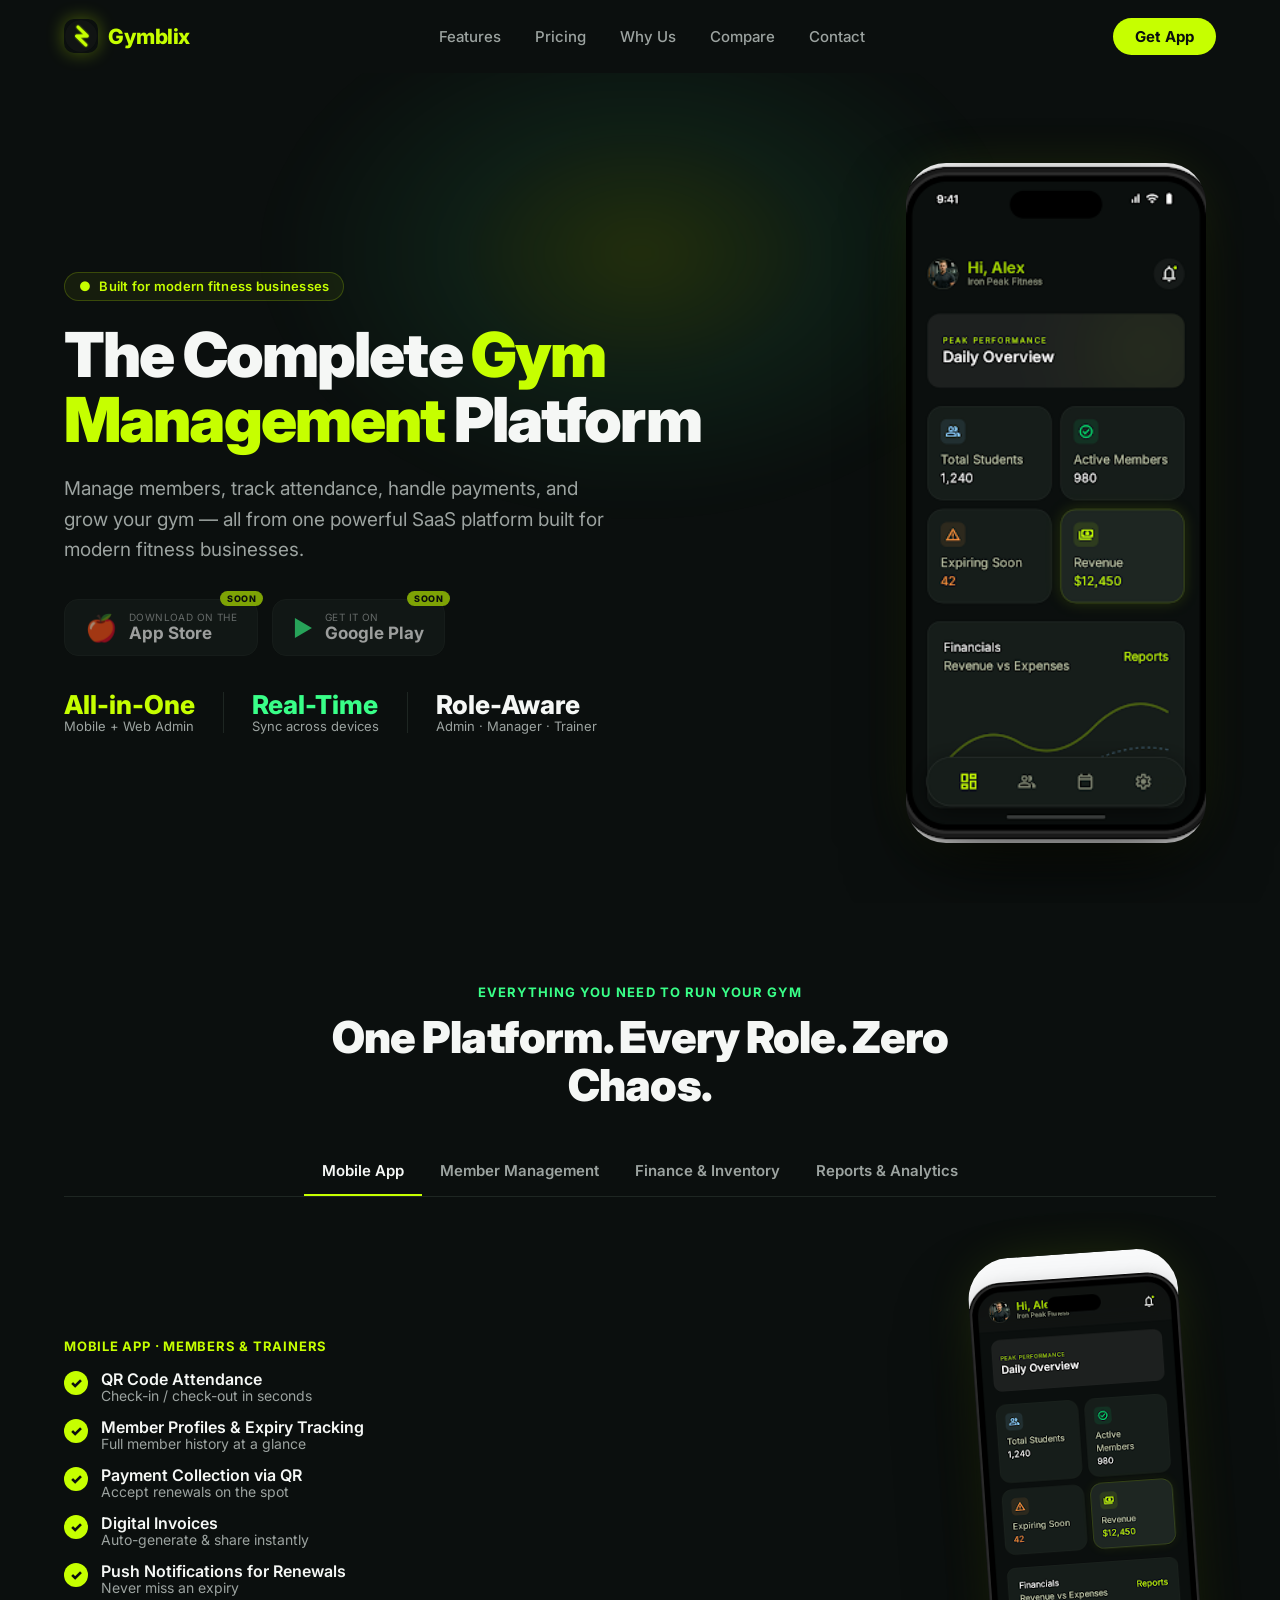
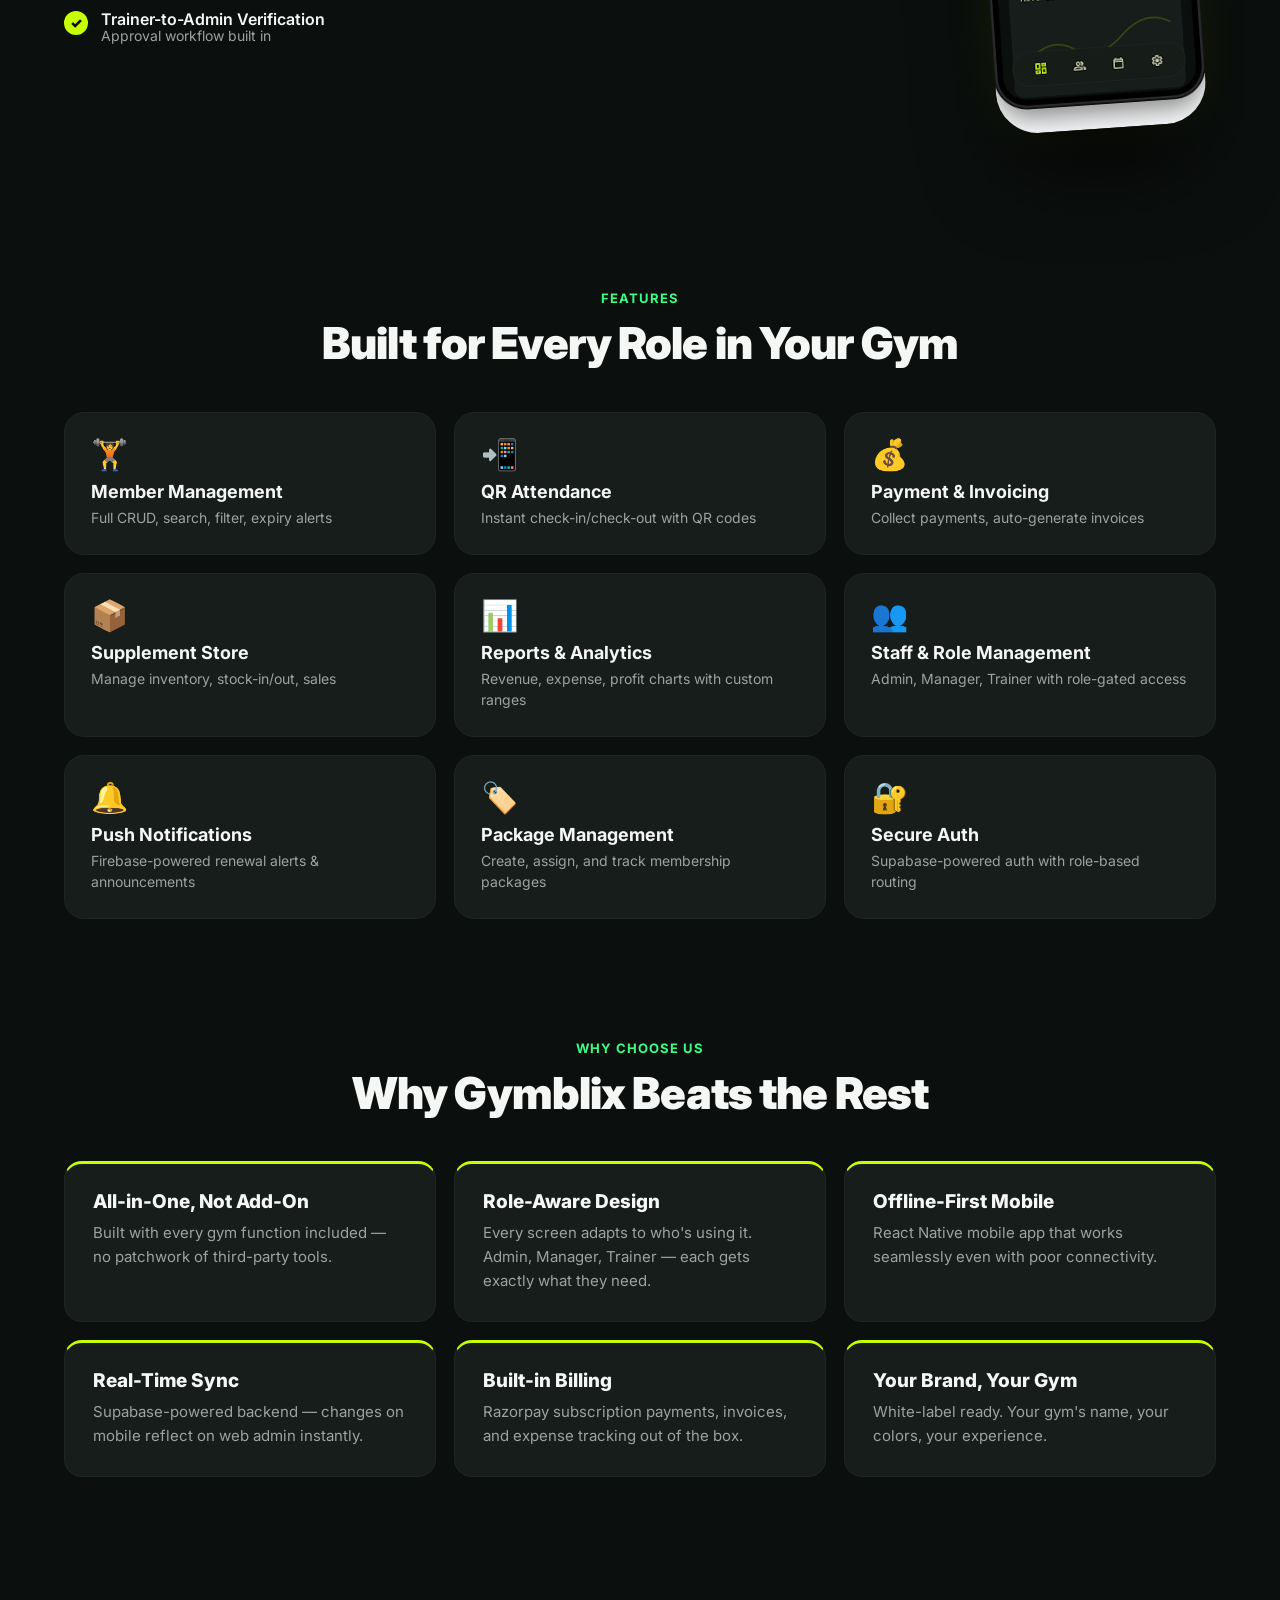
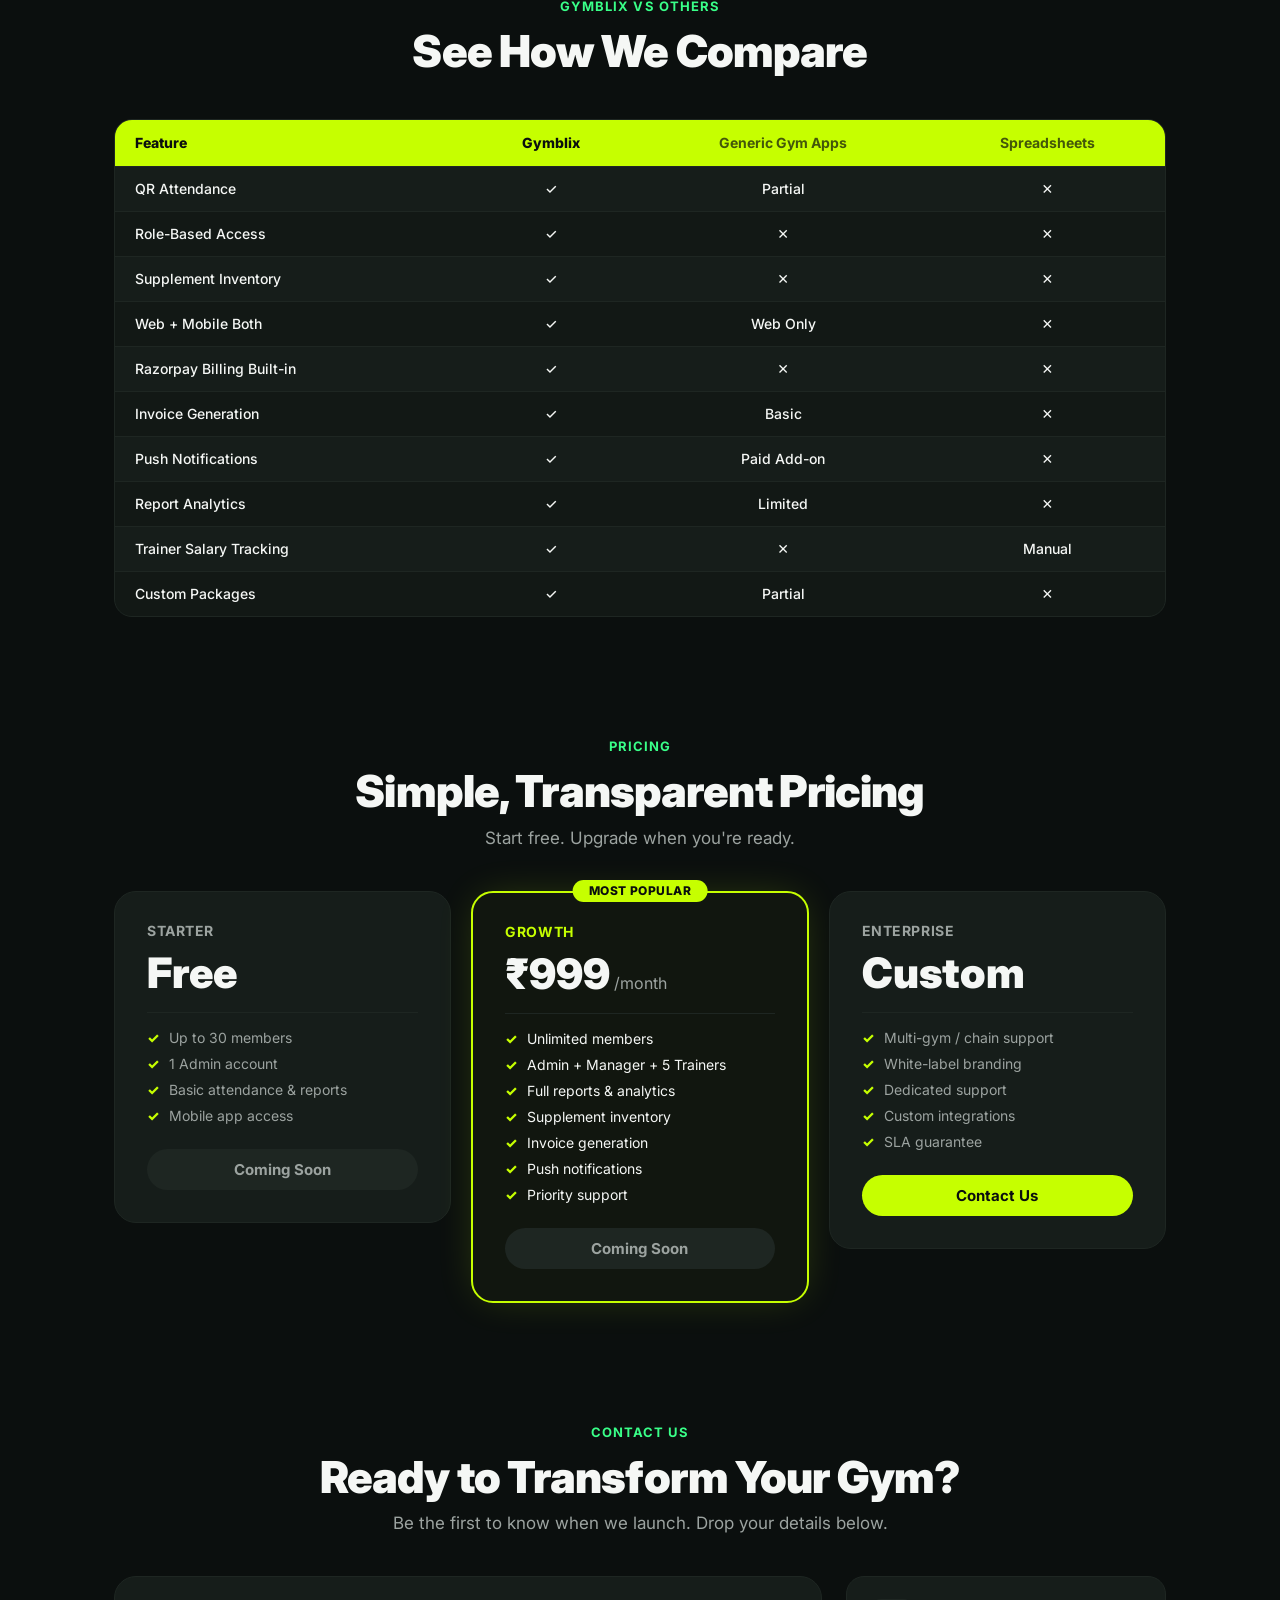
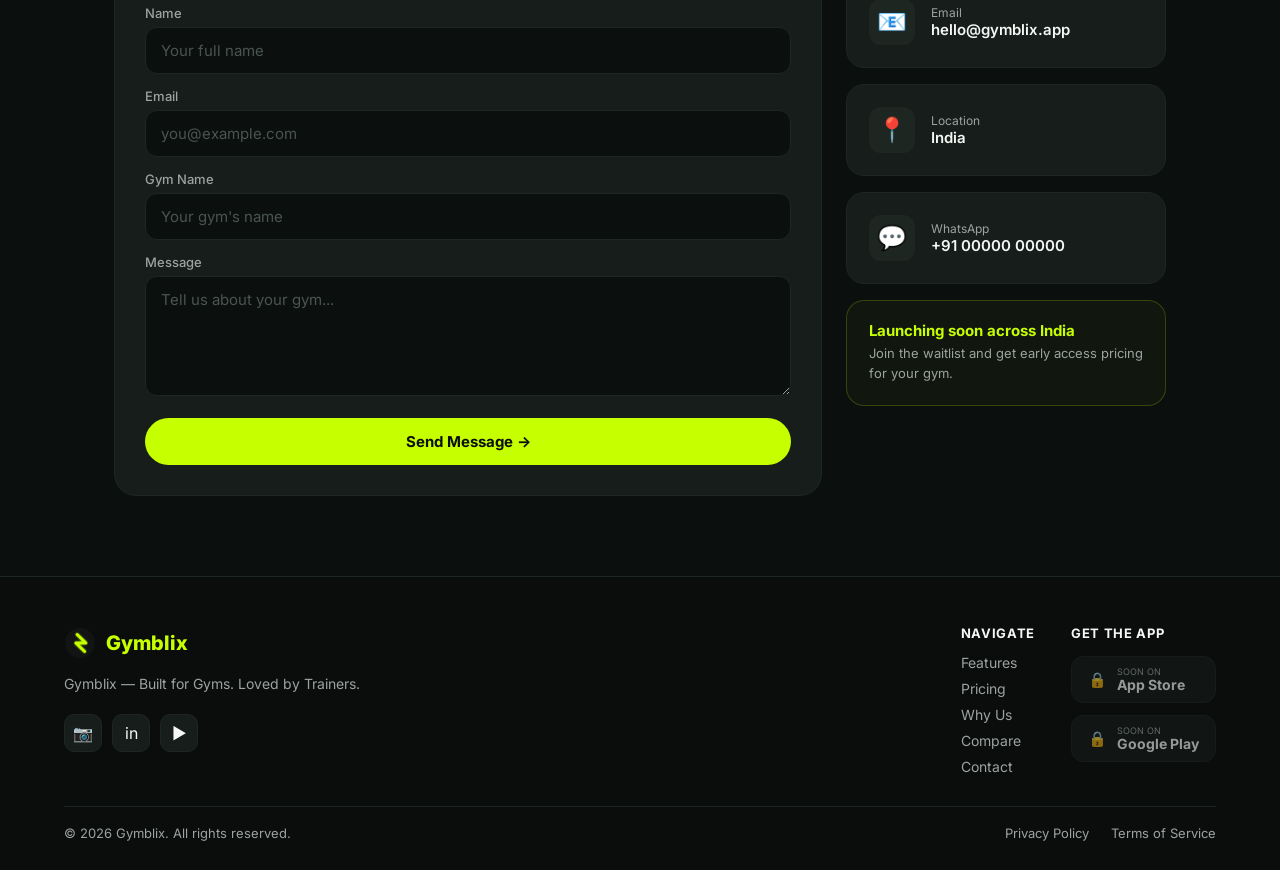
==== index.html @ 57953ab6 "Gymblix landing page Co-Authored-By: Claude Opus 4.8 <noreply@anthropic.com>" ====
<!DOCTYPE html>
<html lang="en">
<head>
<meta charset="utf-8">
<meta name="viewport" content="width=device-width, initial-scale=1">
<title>Gymblix — The Complete Gym Management Platform</title>
<meta name="description" content="Manage members, track attendance, handle payments, and grow your gym — all from one powerful SaaS platform built for modern fitness businesses.">
<link rel="preconnect" href="https://fonts.googleapis.com">
<link rel="preconnect" href="https://fonts.gstatic.com" crossorigin>
<link href="https://fonts.googleapis.com/css2?family=Inter:wght@400;500;600;700;800;900&display=swap" rel="stylesheet">
<link rel="icon" type="image/png" href="assets/gymblix-favicon.png">
<style>
  *, *::before, *::after { box-sizing: border-box; margin: 0; padding: 0; }

  :root {
    --bg:      #0B0F0E;
    --bg2:     #0a0d0c;
    --card:    #161D1A;
    --card2:   #11160f;
    --border:  #1E2622;
    --volt:    #C6FF00;
    --mint:    #39FF88;
    --text:    #F5F7F5;
    --muted:   #9CA3A0;
    --danger:  #ff5c5c;
    --warn:    #f5a623;
  }

  html {
    scroll-behavior: smooth;
    scroll-padding-top: 80px;
  }

  body {
    background: var(--bg);
    color: var(--text);
    font-family: 'Inter', system-ui, sans-serif;
    -webkit-font-smoothing: antialiased;
    line-height: 1;
  }

  ::selection { background: var(--volt); color: var(--bg); }

  a { color: inherit; text-decoration: none; }

  /* ── NAVBAR ── */
  nav.navbar {
    position: sticky;
    top: 0;
    z-index: 50;
    width: 100%;
    background: transparent;
    border-bottom: 1px solid transparent;
    transition: background .3s, border-color .3s, backdrop-filter .3s;
  }
  nav.navbar.scrolled {
    background: rgba(11,15,14,.82);
    backdrop-filter: blur(14px);
    -webkit-backdrop-filter: blur(14px);
    border-bottom-color: var(--border);
  }
  .nav-inner {
    max-width: 1200px;
    margin: 0 auto;
    padding: 0 24px;
    height: 72px;
    display: flex;
    align-items: center;
    justify-content: space-between;
  }
  .nav-logo {
    display: flex;
    align-items: center;
    gap: 10px;
  }
  .nav-logo-icon {
    width: 34px;
    height: 34px;
    border-radius: 10px;
    overflow: hidden;
    box-shadow: 0 0 18px #C6FF0055;
    flex-shrink: 0;
  }
  .nav-logo-icon img {
    width: 100%;
    height: 100%;
    object-fit: cover;
    display: block;
  }
  .nav-logo-text {
    font-weight: 800;
    font-size: 21px;
    letter-spacing: -.02em;
    color: var(--volt);
  }
  .nav-links {
    display: flex;
    align-items: center;
    gap: 34px;
  }
  .nav-links a {
    color: var(--muted);
    font-size: 15px;
    font-weight: 500;
    transition: color .2s;
  }
  .nav-links a:hover { color: var(--text); }
  .nav-cta {
    background: var(--volt);
    color: var(--bg);
    font-weight: 700;
    font-size: 15px;
    padding: 11px 22px;
    border-radius: 999px;
    transition: box-shadow .25s;
  }
  .nav-cta:hover { box-shadow: 0 0 24px #C6FF0066; }
  .nav-ham {
    display: none;
    flex-direction: column;
    gap: 5px;
    background: transparent;
    border: 0;
    cursor: pointer;
    padding: 8px;
  }
  .nav-ham span {
    width: 24px;
    height: 2px;
    background: var(--text);
    border-radius: 2px;
    display: block;
    transition: transform .3s, opacity .3s;
  }
  .nav-mobile {
    display: none;
    border-top: 1px solid var(--border);
    padding: 14px 24px 22px;
  }
  .nav-mobile.open { display: block; }
  .nav-mobile a {
    display: block;
    color: var(--muted);
    font-size: 16px;
    font-weight: 500;
    padding: 10px 0;
    transition: color .2s;
  }
  .nav-mobile a:hover { color: var(--text); }
  .nav-mobile .mob-cta {
    display: block;
    margin-top: 8px;
    text-align: center;
    background: var(--volt);
    color: var(--bg);
    font-weight: 700;
    font-size: 16px;
    padding: 13px;
    border-radius: 999px;
  }

  @media (max-width: 880px) {
    .nav-links, nav .nav-cta:not(.mob-cta) { display: none !important; }
    .nav-ham { display: flex !important; }
  }

  /* ── SECTIONS ── */
  section { width: 100%; }
  .container {
    max-width: 1200px;
    margin: 0 auto;
    padding: 0 24px;
  }
  .container-sm {
    max-width: 1100px;
    margin: 0 auto;
    padding: 0 24px;
  }

  /* ── ANIMATIONS ── */
  @keyframes gymFloat {
    0%, 100% { transform: translateY(0); }
    50%       { transform: translateY(-12px); }
  }
  @keyframes gymPulse {
    0%, 100% { opacity: .35; transform: scale(1); }
    50%       { opacity: .7;  transform: scale(1.05); }
  }
  [data-animate] {
    opacity: 0;
    transform: translateY(26px);
    transition: opacity .6s cubic-bezier(.2,.7,.2,1), transform .6s cubic-bezier(.2,.7,.2,1);
  }
  [data-animate].visible {
    opacity: 1;
    transform: none;
  }

  /* ── SECTION BADGE ── */
  .badge {
    display: inline-block;
    font-size: 13px;
    font-weight: 700;
    letter-spacing: .08em;
    text-transform: uppercase;
  }
  .badge-volt  { color: var(--volt); }
  .badge-mint  { color: var(--mint); }

  /* ── HERO ── */
  #top {
    position: relative;
    padding: 90px 0 60px;
    overflow: hidden;
  }
  .hero-glow {
    position: absolute;
    top: -80px;
    left: 50%;
    transform: translateX(-50%);
    width: 760px;
    height: 520px;
    max-width: 120%;
    background: radial-gradient(ellipse at center, #C6FF0022 0%, #39FF8810 35%, transparent 70%);
    filter: blur(20px);
    pointer-events: none;
  }
  .hero-inner {
    position: relative;
    z-index: 1;
    display: flex;
    flex-wrap: wrap;
    align-items: center;
    gap: 48px;
    justify-content: space-between;
  }
  .hero-copy { flex: 1 1 420px; min-width: 300px; }
  .hero-pill {
    display: inline-flex;
    align-items: center;
    gap: 8px;
    font-size: 13px;
    font-weight: 600;
    color: var(--volt);
    background: #C6FF000f;
    border: 1px solid #C6FF0033;
    padding: 7px 14px;
    border-radius: 999px;
    letter-spacing: .02em;
  }
  .hero-pill::before { content: '●'; }
  .hero-h1 {
    margin: 22px 0 0;
    font-size: clamp(38px, 6vw, 62px);
    line-height: 1.04;
    font-weight: 900;
    letter-spacing: -.03em;
    color: var(--text);
  }
  .hero-h1 span { color: var(--volt); }
  .hero-p {
    margin: 22px 0 0;
    font-size: clamp(16px, 2vw, 19px);
    line-height: 1.6;
    color: var(--muted);
    max-width: 560px;
  }

  /* App store badges */
  .store-badges {
    display: flex;
    flex-wrap: wrap;
    gap: 14px;
    margin-top: 34px;
  }
  .store-badge {
    position: relative;
    display: flex;
    align-items: center;
    gap: 12px;
    background: var(--card);
    border: 1px solid var(--border);
    border-radius: 14px;
    padding: 12px 20px;
    cursor: not-allowed;
    opacity: .62;
  }
  .store-badge-icon { font-size: 26px; line-height: 1; }
  .store-badge-text { display: flex; flex-direction: column; line-height: 1.15; text-align: left; }
  .store-badge-text small { font-size: 10px; color: var(--muted); letter-spacing: .04em; }
  .store-badge-text strong { font-size: 17px; font-weight: 700; color: var(--text); }
  .store-badge-soon {
    position: absolute;
    top: -9px;
    right: -6px;
    font-size: 9px;
    font-weight: 800;
    letter-spacing: .05em;
    background: var(--volt);
    color: var(--bg);
    padding: 3px 7px;
    border-radius: 999px;
  }

  /* Hero stats */
  .hero-stats {
    display: flex;
    gap: 28px;
    margin-top: 36px;
    flex-wrap: wrap;
    align-items: center;
  }
  .hero-stat-val { font-size: 26px; font-weight: 800; }
  .hero-stat-label { font-size: 13px; color: var(--muted); margin-top: 2px; }
  .hero-divider { width: 1px; background: var(--border); align-self: stretch; }

  /* Phone mockup */
  .hero-phone-wrap {
    flex: 0 1 320px;
    display: flex;
    justify-content: center;
    animation: gymFloat 6s ease-in-out infinite;
  }
  .hero-iphone-img {
    width: 300px;
    max-width: 100%;
    border-radius: 40px;
    box-shadow: 0 30px 80px -20px #000, 0 0 60px -20px #C6FF0033;
    display: block;
  }

  /* ── PLATFORM TABS ── */
  #platform { padding: 80px 0; }
  .section-heading {
    text-align: center;
    max-width: 680px;
    margin: 0 auto 14px;
  }
  .section-h2 {
    margin: 14px 0 0;
    font-size: clamp(28px, 4.5vw, 44px);
    font-weight: 900;
    letter-spacing: -.02em;
    line-height: 1.1;
  }
  .tab-nav {
    display: flex;
    flex-wrap: wrap;
    justify-content: center;
    gap: 0;
    margin: 38px 0 36px;
    border-bottom: 1px solid var(--border);
  }
  .tab-btn {
    background: transparent;
    border: 0;
    border-bottom: 2px solid transparent;
    color: var(--muted);
    font-size: 15px;
    font-weight: 600;
    padding: 14px 18px;
    cursor: pointer;
    transition: color .2s, border-color .2s;
    font-family: inherit;
  }
  .tab-btn.active { border-bottom-color: var(--volt); color: var(--text); }
  .tab-panel { display: none; }
  .tab-panel.active { display: block; }

  .tab-content {
    display: flex;
    flex-wrap: wrap;
    gap: 32px;
    align-items: center;
    justify-content: space-between;
  }
  .tab-copy { flex: 1 1 340px; min-width: 280px; }
  .tab-eyebrow {
    font-size: 13px;
    font-weight: 700;
    color: var(--volt);
    text-transform: uppercase;
    letter-spacing: .06em;
    margin-bottom: 18px;
  }
  .feature-list { display: flex; flex-direction: column; gap: 16px; }
  .feature-item { display: flex; gap: 13px; align-items: flex-start; }
  .check-circle {
    flex-shrink: 0;
    width: 24px; height: 24px;
    border-radius: 50%;
    background: var(--volt);
    color: var(--bg);
    display: grid;
    place-items: center;
    font-size: 14px;
    font-weight: 900;
  }
  .feature-title { font-weight: 600; color: var(--text); font-size: 16px; }
  .feature-desc  { color: var(--muted); font-size: 14px; margin-top: 2px; }

  /* Tab mockups */
  .tab-img-wrap {
    flex: 0 0 auto;
    display: flex;
    justify-content: center;
    align-items: center;
    padding: 20px 24px;
  }
  .tab-mockup-img {
    width: 210px;
    border-radius: 42px;
    box-shadow:
      0 48px 90px -20px rgba(0,0,0,0.9),
      0 0 60px -18px rgba(198,255,0,0.22),
      inset 0 0 0 1px rgba(255,255,255,0.05);
    display: block;
    transform: rotate(-4deg) translateY(0px);
    animation: tabPhoneFloat 6s ease-in-out infinite;
    transition: filter .3s;
  }
  .tab-mockup-img:hover {
    filter: brightness(1.08);
  }
  @keyframes tabPhoneFloat {
    0%, 100% { transform: rotate(-4deg) translateY(0px); }
    50%       { transform: rotate(-2deg) translateY(-14px); }
  }

  .browser-mock {
    flex: 1 1 360px;
    min-width: 300px;
    border-radius: 18px;
    background: var(--card);
    border: 1px solid var(--border);
    overflow: hidden;
    box-shadow: 0 24px 60px -24px #000;
  }
  .browser-bar {
    display: flex;
    align-items: center;
    gap: 7px;
    padding: 12px 16px;
    background: var(--bg);
    border-bottom: 1px solid var(--border);
  }
  .browser-dot { width: 10px; height: 10px; border-radius: 50%; }
  .browser-url {
    margin-left: 10px;
    font-size: 11px;
    color: var(--muted);
  }
  .browser-body {
    display: flex;
    min-height: 230px;
  }
  .browser-sidebar {
    flex: 0 0 96px;
    background: var(--bg);
    border-right: 1px solid var(--border);
    padding: 14px 10px;
    display: flex;
    flex-direction: column;
    gap: 8px;
  }
  .sidebar-item {
    font-size: 11px;
    color: var(--muted);
    padding: 8px;
    text-align: center;
    border-radius: 8px;
  }
  .sidebar-item.active {
    font-weight: 700;
    color: var(--volt);
    background: #C6FF0014;
  }
  .browser-main { flex: 1; padding: 16px; }

  .chart-card {
    background: var(--border);
    border-radius: 12px;
    padding: 14px;
  }
  .chart-card-label { font-size: 11px; color: var(--muted); margin-bottom: 10px; }

  .stat-grid-3 {
    display: grid;
    grid-template-columns: 1fr 1fr 1fr;
    gap: 10px;
    margin-bottom: 14px;
  }
  .stat-tile {
    background: var(--border);
    border-radius: 12px;
    padding: 11px;
  }
  .stat-tile-label { font-size: 10px; color: var(--muted); }
  .stat-tile-val   { font-size: 18px; font-weight: 800; margin-top: 4px; }

  .rev-chart-wrap {
    background: var(--card);
    border: 1px solid var(--border);
    border-radius: 22px;
    padding: 22px;
    box-shadow: 0 24px 60px -24px #000;
    flex: 1 1 360px;
    min-width: 300px;
  }
  .rev-chart-header {
    display: flex;
    justify-content: space-between;
    align-items: center;
    margin-bottom: 18px;
  }
  .rev-chart-title { font-size: 15px; font-weight: 700; color: var(--text); }
  .rev-chart-badge {
    font-size: 12px;
    color: var(--muted);
    background: var(--border);
    padding: 5px 10px;
    border-radius: 8px;
  }
  .rev-bars {
    display: flex;
    align-items: flex-end;
    gap: 14px;
    height: 160px;
    padding-bottom: 8px;
    border-bottom: 1px solid var(--border);
    margin-bottom: 14px;
  }
  .rev-bar-group {
    flex: 1;
    display: flex;
    gap: 5px;
    align-items: flex-end;
    height: 100%;
  }
  .rev-bar { flex: 1; border-radius: 5px 5px 0 0; }
  .legend {
    display: flex;
    gap: 18px;
    margin-bottom: 16px;
  }
  .legend-item {
    display: flex;
    align-items: center;
    gap: 7px;
    font-size: 12px;
    color: var(--muted);
  }
  .legend-dot { width: 11px; height: 11px; border-radius: 3px; }
  .stat-grid-2 {
    display: grid;
    grid-template-columns: 1fr 1fr;
    gap: 10px;
    margin-top: 16px;
  }

  /* Donut */
  .donut-wrap { display: flex; align-items: center; gap: 24px; flex-wrap: wrap; }
  .donut {
    position: relative;
    width: 150px;
    height: 150px;
    border-radius: 50%;
    background: conic-gradient(var(--volt) 0 58%, var(--mint) 58% 82%, var(--border) 82% 100%);
    display: grid;
    place-items: center;
    flex-shrink: 0;
  }
  .donut-inner {
    width: 92px; height: 92px;
    border-radius: 50%;
    background: var(--card);
    display: grid;
    place-items: center;
    text-align: center;
  }
  .donut-num  { font-size: 22px; font-weight: 900; color: var(--text); }
  .donut-sub  { font-size: 10px; color: var(--muted); }
  .donut-legend { flex: 1; min-width: 140px; display: flex; flex-direction: column; gap: 12px; }
  .donut-legend-row {
    display: flex;
    align-items: center;
    justify-content: space-between;
  }
  .donut-legend-label {
    display: flex;
    align-items: center;
    gap: 8px;
    font-size: 13px;
    color: var(--muted);
  }
  .donut-legend-val { font-weight: 700; color: var(--text); }

  /* ── FEATURES ── */
  #features { padding: 60px 0; }
  .features-grid {
    display: grid;
    grid-template-columns: repeat(auto-fit, minmax(290px, 1fr));
    gap: 18px;
    margin-top: 44px;
  }
  .feature-card {
    background: var(--card);
    border: 1px solid var(--border);
    border-radius: 20px;
    padding: 26px;
    transition: border-color .25s, transform .25s;
  }
  .feature-card:hover {
    border-color: #C6FF0055;
    transform: translateY(-4px);
  }
  .feature-card-icon { font-size: 30px; margin-bottom: 14px; }
  .feature-card-title { font-size: 18px; font-weight: 700; color: var(--text); margin-bottom: 6px; }
  .feature-card-desc  { color: var(--muted); font-size: 14px; line-height: 1.5; }

  /* ── WHY US ── */
  #whyus { padding: 60px 0; }
  .why-grid {
    display: grid;
    grid-template-columns: repeat(auto-fit, minmax(300px, 1fr));
    gap: 18px;
    margin-top: 44px;
  }
  .why-card {
    background: var(--card);
    border: 1px solid var(--border);
    border-top: 3px solid var(--volt);
    border-radius: 18px;
    padding: 28px;
  }
  .why-card-title { font-size: 19px; font-weight: 800; color: var(--text); margin-bottom: 10px; }
  .why-card-desc  { color: var(--muted); font-size: 15px; line-height: 1.6; }

  /* ── COMPARE ── */
  #compare { padding: 60px 0; }
  .table-wrap {
    overflow-x: auto;
    border: 1px solid var(--border);
    border-radius: 18px;
    background: var(--card);
    margin-top: 44px;
  }
  table.vs {
    width: 100%;
    border-collapse: collapse;
    min-width: 560px;
  }
  table.vs thead tr {
    background: var(--volt);
  }
  table.vs thead th {
    padding: 16px 20px;
    font-size: 14px;
    font-weight: 800;
    color: var(--bg);
    text-align: center;
  }
  table.vs thead th:first-child { text-align: left; }
  table.vs thead th:not(:first-child):not(:nth-child(2)) {
    color: rgba(11,15,14,.7);
    font-weight: 700;
  }
  table.vs tbody tr { border-top: 1px solid var(--border); }
  table.vs tbody tr:nth-child(even) { background: #0b0f0e55; }
  table.vs tbody td {
    padding: 15px 20px;
    font-size: 14px;
    color: var(--text);
    font-weight: 500;
    text-align: center;
  }
  table.vs tbody td:first-child { text-align: left; }
  .tick-volt  { color: var(--volt); font-weight: 800; font-size: 16px; }
  .tick-cross { color: var(--danger); font-weight: 800; font-size: 16px; }
  .tick-warn  { color: var(--warn); font-size: 13px; font-weight: 600; }
  .tick-gray  { color: var(--muted); font-size: 13px; font-weight: 600; }

  /* ── PRICING ── */
  #pricing { padding: 60px 0; }
  .pricing-grid {
    display: grid;
    grid-template-columns: repeat(auto-fit, minmax(280px, 1fr));
    gap: 20px;
    align-items: start;
    margin-top: 44px;
  }
  .pricing-card {
    background: var(--card);
    border: 1px solid var(--border);
    border-radius: 22px;
    padding: 32px;
    position: relative;
  }
  .pricing-card.highlight {
    background: var(--card2);
    border: 2px solid var(--volt);
    box-shadow: 0 0 40px -8px #C6FF0033;
  }
  .pricing-popular {
    position: absolute;
    top: -13px;
    left: 50%;
    transform: translateX(-50%);
    background: var(--volt);
    color: var(--bg);
    font-size: 12px;
    font-weight: 800;
    letter-spacing: .04em;
    padding: 5px 16px;
    border-radius: 999px;
    white-space: nowrap;
  }
  .pricing-tier-name {
    font-size: 14px;
    font-weight: 700;
    letter-spacing: .04em;
    text-transform: uppercase;
  }
  .pricing-tier-name.volt { color: var(--volt); }
  .pricing-tier-name.muted { color: var(--muted); }
  .pricing-price {
    margin: 14px 0 6px;
    display: flex;
    align-items: baseline;
    gap: 4px;
  }
  .pricing-price-main {
    font-size: 42px;
    font-weight: 900;
    color: var(--text);
  }
  .pricing-price-per { font-size: 16px; color: var(--muted); }
  .pricing-divider { height: 1px; background: var(--border); margin: 18px 0; }
  .pricing-features {
    display: flex;
    flex-direction: column;
    gap: 12px;
    margin-bottom: 26px;
  }
  .pricing-feature-row {
    display: flex;
    gap: 10px;
    align-items: center;
    font-size: 14px;
  }
  .pricing-card.highlight .pricing-feature-row { color: var(--text); }
  .pricing-card:not(.highlight) .pricing-feature-row { color: var(--muted); }
  .pricing-check { color: var(--volt); font-weight: 800; flex-shrink: 0; }

  .btn-coming {
    display: block;
    text-align: center;
    background: var(--border);
    color: var(--muted);
    font-weight: 700;
    font-size: 15px;
    padding: 13px;
    border-radius: 999px;
    cursor: not-allowed;
  }
  .btn-volt {
    display: block;
    text-align: center;
    background: var(--volt);
    color: var(--bg);
    font-weight: 700;
    font-size: 15px;
    padding: 13px;
    border-radius: 999px;
    transition: box-shadow .25s;
  }
  .btn-volt:hover { box-shadow: 0 0 24px #C6FF0066; }

  /* ── CONTACT ── */
  #contact { padding: 60px 0 80px; }
  .contact-grid {
    display: flex;
    flex-wrap: wrap;
    gap: 24px;
    align-items: stretch;
    margin-top: 44px;
  }
  .contact-form-wrap {
    flex: 1 1 420px;
    min-width: 300px;
    background: var(--card);
    border: 1px solid var(--border);
    border-radius: 22px;
    padding: 30px;
  }
  .contact-info-col {
    flex: 0 1 320px;
    min-width: 260px;
    display: flex;
    flex-direction: column;
    gap: 16px;
  }
  .form-group { display: flex; flex-direction: column; gap: 7px; }
  .form-label { font-size: 13px; color: var(--muted); font-weight: 500; }
  .form-input {
    width: 100%;
    background: var(--bg);
    border: 1px solid var(--border);
    color: var(--text);
    border-radius: 12px;
    padding: 13px 15px;
    font-size: 15px;
    font-family: inherit;
    outline: none;
    transition: border-color .2s;
  }
  .form-input:focus { border-color: var(--volt); }
  .form-input::placeholder { color: #4a5450; }
  textarea.form-input { resize: vertical; min-height: 120px; }
  .form-fields { display: flex; flex-direction: column; gap: 16px; }
  .form-submit {
    margin-top: 6px;
    width: 100%;
    background: var(--volt);
    color: var(--bg);
    font-weight: 700;
    font-size: 15px;
    padding: 14px;
    border-radius: 999px;
    border: 0;
    cursor: pointer;
    font-family: inherit;
    transition: box-shadow .25s;
  }
  .form-submit:hover { box-shadow: 0 0 24px #C6FF0066; }
  .form-success {
    display: none;
    text-align: center;
    padding: 40px 20px;
  }
  .form-success.show { display: block; }
  .form-success-icon { font-size: 48px; margin-bottom: 16px; }
  .form-success-title { font-size: 20px; font-weight: 800; color: var(--volt); margin-bottom: 8px; }
  .form-success-msg { color: var(--muted); font-size: 15px; line-height: 1.6; }

  .contact-info-card {
    background: var(--card);
    border: 1px solid var(--border);
    border-radius: 18px;
    padding: 22px;
    display: flex;
    align-items: center;
    gap: 16px;
  }
  .contact-info-card.volt-card {
    background: var(--card2);
    border-color: #C6FF0033;
  }
  .contact-icon {
    font-size: 24px;
    width: 46px; height: 46px;
    border-radius: 12px;
    background: var(--border);
    display: grid;
    place-items: center;
    flex-shrink: 0;
  }
  .contact-info-label { font-size: 12px; color: var(--muted); }
  .contact-info-val   { font-size: 15px; font-weight: 600; color: var(--text); margin-top: 3px; }
  .contact-waitlist-title { font-size: 15px; font-weight: 700; color: var(--volt); margin-bottom: 6px; }
  .contact-waitlist-desc  { font-size: 13px; color: var(--muted); line-height: 1.5; }

  /* ── FOOTER ── */
  footer {
    border-top: 1px solid var(--border);
    background: var(--bg2);
  }
  .footer-inner {
    max-width: 1200px;
    margin: 0 auto;
    padding: 50px 24px 30px;
  }
  .footer-top {
    display: flex;
    flex-wrap: wrap;
    gap: 36px;
    justify-content: space-between;
  }
  .footer-brand { flex: 1 1 280px; min-width: 240px; }
  .footer-logo {
    display: flex;
    align-items: center;
    gap: 10px;
    margin-bottom: 14px;
  }
  .footer-logo-icon {
    width: 32px; height: 32px;
    border-radius: 9px;
    overflow: hidden;
    flex-shrink: 0;
  }
  .footer-logo-icon img {
    width: 100%; height: 100%;
    object-fit: cover;
    display: block;
  }
  .footer-logo-text { font-weight: 800; font-size: 20px; color: var(--volt); }
  .footer-tagline { color: var(--muted); font-size: 14px; max-width: 300px; line-height: 1.6; }
  .footer-socials { display: flex; gap: 10px; margin-top: 18px; }
  .footer-social {
    width: 38px; height: 38px;
    border-radius: 10px;
    background: var(--card);
    border: 1px solid var(--border);
    display: grid;
    place-items: center;
    font-size: 16px;
    cursor: pointer;
    text-decoration: none;
    transition: border-color .2s;
  }
  .footer-social:hover { border-color: var(--volt); }
  .footer-nav-col { display: flex; flex-direction: column; gap: 12px; }
  .footer-nav-heading {
    font-size: 13px;
    font-weight: 700;
    color: var(--text);
    text-transform: uppercase;
    letter-spacing: .05em;
    margin-bottom: 4px;
  }
  .footer-nav-col a {
    color: var(--muted);
    font-size: 14px;
    transition: color .2s;
  }
  .footer-nav-col a:hover { color: var(--volt); }
  .footer-app-col { display: flex; flex-direction: column; gap: 12px; }
  .footer-app-heading {
    font-size: 13px;
    font-weight: 700;
    color: var(--text);
    text-transform: uppercase;
    letter-spacing: .05em;
    margin-bottom: 4px;
  }
  .footer-app-badge {
    display: flex;
    align-items: center;
    gap: 10px;
    background: var(--card);
    border: 1px solid var(--border);
    border-radius: 12px;
    padding: 10px 16px;
    cursor: not-allowed;
    opacity: .6;
  }
  .footer-app-badge-text small  { font-size: 9px; color: var(--muted); display: block; }
  .footer-app-badge-text strong { font-size: 14px; font-weight: 700; color: var(--text); }
  .footer-divider { height: 1px; background: var(--border); margin: 32px 0 20px; }
  .footer-bottom {
    display: flex;
    flex-wrap: wrap;
    gap: 14px;
    justify-content: space-between;
    align-items: center;
  }
  .footer-copyright { font-size: 13px; color: var(--muted); }
  .footer-legal { display: flex; gap: 22px; }
  .footer-legal a {
    color: var(--muted);
    font-size: 13px;
    transition: color .2s;
  }
  .footer-legal a:hover { color: var(--volt); }

  /* ── RESPONSIVE ── */
  @media (max-width: 640px) {
    .hero-stats { gap: 16px; }
    .hero-divider { display: none; }
    .tab-btn { font-size: 13px; padding: 12px 12px; }
    .stat-grid-3 { grid-template-columns: 1fr 1fr; }
    table.vs { min-width: 480px; }
  }
</style>
</head>
<body>

<!-- ═══════════════════════ NAVBAR ═══════════════════════ -->
<nav class="navbar" id="navbar">
  <div class="nav-inner">
    <a href="#top" class="nav-logo">
      <span class="nav-logo-icon"><img src="assets/gymblix-favicon.png" alt="Gymblix"></span>
      <span class="nav-logo-text">Gymblix</span>
    </a>
    <div class="nav-links">
      <a href="#features">Features</a>
      <a href="#pricing">Pricing</a>
      <a href="#whyus">Why Us</a>
      <a href="#compare">Compare</a>
      <a href="#contact">Contact</a>
    </div>
    <a href="#contact" class="nav-cta">Get App</a>
    <button class="nav-ham" id="navHam" aria-label="Menu">
      <span></span><span></span><span></span>
    </button>
  </div>
  <div class="nav-mobile" id="navMobile">
    <a href="#features"  onclick="closeMenu()">Features</a>
    <a href="#pricing"   onclick="closeMenu()">Pricing</a>
    <a href="#whyus"     onclick="closeMenu()">Why Us</a>
    <a href="#compare"   onclick="closeMenu()">Compare</a>
    <a href="#contact"   onclick="closeMenu()">Contact</a>
    <a href="#contact"   onclick="closeMenu()" class="mob-cta">Get App</a>
  </div>
</nav>

<!-- ═══════════════════════ HERO ═══════════════════════ -->
<header id="top">
  <div class="hero-glow"></div>
  <div class="container">
    <div class="hero-inner">
      <div class="hero-copy" data-animate>
        <span class="hero-pill">Built for modern fitness businesses</span>
        <h1 class="hero-h1">The Complete <span>Gym Management</span> Platform</h1>
        <p class="hero-p">Manage members, track attendance, handle payments, and grow your gym — all from one powerful SaaS platform built for modern fitness businesses.</p>

        <div class="store-badges">
          <div class="store-badge" title="Coming Soon">
            <span class="store-badge-icon">🍎</span>
            <span class="store-badge-text">
              <small>DOWNLOAD ON THE</small>
              <strong>App Store</strong>
            </span>
            <span class="store-badge-soon">SOON</span>
          </div>
          <div class="store-badge" title="Coming Soon">
            <span class="store-badge-icon" style="color:#39FF88;font-size:22px;">▶</span>
            <span class="store-badge-text">
              <small>GET IT ON</small>
              <strong>Google Play</strong>
            </span>
            <span class="store-badge-soon">SOON</span>
          </div>
        </div>

        <div class="hero-stats">
          <div>
            <div class="hero-stat-val" style="color:var(--volt);">All-in-One</div>
            <div class="hero-stat-label">Mobile + Web Admin</div>
          </div>
          <div class="hero-divider"></div>
          <div>
            <div class="hero-stat-val" style="color:var(--mint);">Real-Time</div>
            <div class="hero-stat-label">Sync across devices</div>
          </div>
          <div class="hero-divider"></div>
          <div>
            <div class="hero-stat-val">Role-Aware</div>
            <div class="hero-stat-label">Admin · Manager · Trainer</div>
          </div>
        </div>
      </div>

      <!-- Phone mockup — Admin Dashboard iPhone 15 Scroll Mockup from Stitch -->
      <div class="hero-phone-wrap" data-animate>
        <img class="hero-iphone-img" src="assets/dashboard-iphone.png" alt="Gymblix Admin Dashboard" draggable="false">
      </div>
    </div>
  </div>
</header>

<!-- ═══════════════════════ PLATFORM TABS ═══════════════════════ -->
<section id="platform">
  <div class="container">
    <div class="section-heading" data-animate>
      <span class="badge badge-mint">Everything You Need to Run Your Gym</span>
      <h2 class="section-h2">One Platform. Every Role. Zero Chaos.</h2>
    </div>

    <div class="tab-nav">
      <button class="tab-btn active" onclick="setTab(0)">Mobile App</button>
      <button class="tab-btn"        onclick="setTab(1)">Member Management</button>
      <button class="tab-btn"        onclick="setTab(2)">Finance &amp; Inventory</button>
      <button class="tab-btn"        onclick="setTab(3)">Reports &amp; Analytics</button>
    </div>

    <!-- Tab 0 — Mobile App -->
    <div class="tab-panel active" id="tab0">
      <div class="tab-content">
        <div class="tab-copy">
          <div class="tab-eyebrow">Mobile App · Members &amp; Trainers</div>
          <div class="feature-list">
            <div class="feature-item"><span class="check-circle">✓</span><div><div class="feature-title">QR Code Attendance</div><div class="feature-desc">Check-in / check-out in seconds</div></div></div>
            <div class="feature-item"><span class="check-circle">✓</span><div><div class="feature-title">Member Profiles &amp; Expiry Tracking</div><div class="feature-desc">Full member history at a glance</div></div></div>
            <div class="feature-item"><span class="check-circle">✓</span><div><div class="feature-title">Payment Collection via QR</div><div class="feature-desc">Accept renewals on the spot</div></div></div>
            <div class="feature-item"><span class="check-circle">✓</span><div><div class="feature-title">Digital Invoices</div><div class="feature-desc">Auto-generate &amp; share instantly</div></div></div>
            <div class="feature-item"><span class="check-circle">✓</span><div><div class="feature-title">Push Notifications for Renewals</div><div class="feature-desc">Never miss an expiry</div></div></div>
            <div class="feature-item"><span class="check-circle">✓</span><div><div class="feature-title">Trainer-to-Admin Verification</div><div class="feature-desc">Approval workflow built in</div></div></div>
          </div>
        </div>
        <div class="tab-img-wrap">
          <img class="tab-mockup-img" src="assets/dashboard-full.png" alt="Gymblix Mobile App Dashboard">
        </div>
      </div>
    </div>

    <!-- Tab 1 — Web Admin Panel -->
    <div class="tab-panel" id="tab1">
      <div class="tab-content">
        <div class="tab-copy">
          <div class="tab-eyebrow">Member Management</div>
          <div class="feature-list">
            <div class="feature-item"><span class="check-circle">✓</span><div><div class="feature-title">Full Member CRUD</div><div class="feature-desc">Add, edit, search, filter members</div></div></div>
            <div class="feature-item"><span class="check-circle">✓</span><div><div class="feature-title">Active / Expiring / Expired Filters</div><div class="feature-desc">Spot at-risk members instantly</div></div></div>
            <div class="feature-item"><span class="check-circle">✓</span><div><div class="feature-title">Membership Renewal</div><div class="feature-desc">One-tap renewal with package selection</div></div></div>
            <div class="feature-item"><span class="check-circle">✓</span><div><div class="feature-title">Trainer Verification Workflow</div><div class="feature-desc">Trainer adds → Admin/Manager approves</div></div></div>
            <div class="feature-item"><span class="check-circle">✓</span><div><div class="feature-title">Student Payment History</div><div class="feature-desc">Full per-member payment timeline</div></div></div>
            <div class="feature-item"><span class="check-circle">✓</span><div><div class="feature-title">Expiry Alerts</div><div class="feature-desc">Auto push notifications before lapse</div></div></div>
          </div>
        </div>
        <div class="tab-img-wrap">
          <img class="tab-mockup-img" src="assets/student-list.png" alt="Gymblix Member Management">
        </div>
      </div>
    </div>

    <!-- Tab 2 — Finance & Inventory -->
    <div class="tab-panel" id="tab2">
      <div class="tab-content">
        <div class="tab-copy">
          <div class="tab-eyebrow">Finance &amp; Inventory</div>
          <div class="feature-list">
            <div class="feature-item"><span class="check-circle">✓</span><div><div class="feature-title">Expense Tracking</div><div class="feature-desc">With receipt uploads</div></div></div>
            <div class="feature-item"><span class="check-circle">✓</span><div><div class="feature-title">Trainer Salary Management</div><div class="feature-desc">Track and pay your team</div></div></div>
            <div class="feature-item"><span class="check-circle">✓</span><div><div class="feature-title">Supplement &amp; Inventory Store</div><div class="feature-desc">Stock in / out management</div></div></div>
            <div class="feature-item"><span class="check-circle">✓</span><div><div class="feature-title">Revenue vs Expense Charts</div><div class="feature-desc">Today / Monthly / Yearly</div></div></div>
            <div class="feature-item"><span class="check-circle">✓</span><div><div class="feature-title">Package Management</div><div class="feature-desc">Create &amp; assign memberships</div></div></div>
            <div class="feature-item"><span class="check-circle">✓</span><div><div class="feature-title">Invoice Generation &amp; Sharing</div><div class="feature-desc">One tap to send</div></div></div>
          </div>
        </div>
        <div class="tab-img-wrap">
          <img class="tab-mockup-img" src="assets/web-inventory-ref.png" alt="Gymblix Finance &amp; Inventory">
        </div>
      </div>
    </div>

    <!-- Tab 3 — Reports & Analytics -->
    <div class="tab-panel" id="tab3">
      <div class="tab-content">
        <div class="tab-copy">
          <div class="tab-eyebrow">Reports &amp; Analytics</div>
          <div class="feature-list">
            <div class="feature-item"><span class="check-circle">✓</span><div><div class="feature-title">Revenue, Expense &amp; Profit Trends</div><div class="feature-desc">Visualised over time</div></div></div>
            <div class="feature-item"><span class="check-circle">✓</span><div><div class="feature-title">Date Range Filters</div><div class="feature-desc">Today · Month · 3/6 Months · Custom</div></div></div>
            <div class="feature-item"><span class="check-circle">✓</span><div><div class="feature-title">Expiry List</div><div class="feature-desc">See who's about to lapse</div></div></div>
            <div class="feature-item"><span class="check-circle">✓</span><div><div class="feature-title">Attendance History</div><div class="feature-desc">Monthly summaries</div></div></div>
            <div class="feature-item"><span class="check-circle">✓</span><div><div class="feature-title">Student Growth Tracking</div><div class="feature-desc">Watch your gym scale</div></div></div>
            <div class="feature-item"><span class="check-circle">✓</span><div><div class="feature-title">Export-Ready Reports</div><div class="feature-desc">Share with stakeholders</div></div></div>
          </div>
        </div>
        <div class="tab-img-wrap">
          <img class="tab-mockup-img" src="assets/tab-reports-iphone.png" alt="Gymblix Reports &amp; Analytics">
        </div>
      </div>
    </div>
  </div>
</section>

<!-- ═══════════════════════ FEATURES ═══════════════════════ -->
<section id="features">
  <div class="container">
    <div class="section-heading" data-animate>
      <span class="badge badge-mint">Features</span>
      <h2 class="section-h2">Built for Every Role in Your Gym</h2>
    </div>
    <div class="features-grid">
      <div class="feature-card" data-animate><div class="feature-card-icon">🏋️</div><div class="feature-card-title">Member Management</div><div class="feature-card-desc">Full CRUD, search, filter, expiry alerts</div></div>
      <div class="feature-card" data-animate><div class="feature-card-icon">📲</div><div class="feature-card-title">QR Attendance</div><div class="feature-card-desc">Instant check-in/check-out with QR codes</div></div>
      <div class="feature-card" data-animate><div class="feature-card-icon">💰</div><div class="feature-card-title">Payment &amp; Invoicing</div><div class="feature-card-desc">Collect payments, auto-generate invoices</div></div>
      <div class="feature-card" data-animate><div class="feature-card-icon">📦</div><div class="feature-card-title">Supplement Store</div><div class="feature-card-desc">Manage inventory, stock-in/out, sales</div></div>
      <div class="feature-card" data-animate><div class="feature-card-icon">📊</div><div class="feature-card-title">Reports &amp; Analytics</div><div class="feature-card-desc">Revenue, expense, profit charts with custom ranges</div></div>
      <div class="feature-card" data-animate><div class="feature-card-icon">👥</div><div class="feature-card-title">Staff &amp; Role Management</div><div class="feature-card-desc">Admin, Manager, Trainer with role-gated access</div></div>
      <div class="feature-card" data-animate><div class="feature-card-icon">🔔</div><div class="feature-card-title">Push Notifications</div><div class="feature-card-desc">Firebase-powered renewal alerts &amp; announcements</div></div>
      <div class="feature-card" data-animate><div class="feature-card-icon">🏷️</div><div class="feature-card-title">Package Management</div><div class="feature-card-desc">Create, assign, and track membership packages</div></div>
      <div class="feature-card" data-animate><div class="feature-card-icon">🔐</div><div class="feature-card-title">Secure Auth</div><div class="feature-card-desc">Supabase-powered auth with role-based routing</div></div>
    </div>
  </div>
</section>

<!-- ═══════════════════════ WHY US ═══════════════════════ -->
<section id="whyus">
  <div class="container">
    <div class="section-heading" data-animate>
      <span class="badge badge-mint">Why Choose Us</span>
      <h2 class="section-h2">Why Gymblix Beats the Rest</h2>
    </div>
    <div class="why-grid">
      <div class="why-card" data-animate><div class="why-card-title">All-in-One, Not Add-On</div><div class="why-card-desc">Built with every gym function included — no patchwork of third-party tools.</div></div>
      <div class="why-card" data-animate><div class="why-card-title">Role-Aware Design</div><div class="why-card-desc">Every screen adapts to who's using it. Admin, Manager, Trainer — each gets exactly what they need.</div></div>
      <div class="why-card" data-animate><div class="why-card-title">Offline-First Mobile</div><div class="why-card-desc">React Native mobile app that works seamlessly even with poor connectivity.</div></div>
      <div class="why-card" data-animate><div class="why-card-title">Real-Time Sync</div><div class="why-card-desc">Supabase-powered backend — changes on mobile reflect on web admin instantly.</div></div>
      <div class="why-card" data-animate><div class="why-card-title">Built-in Billing</div><div class="why-card-desc">Razorpay subscription payments, invoices, and expense tracking out of the box.</div></div>
      <div class="why-card" data-animate><div class="why-card-title">Your Brand, Your Gym</div><div class="why-card-desc">White-label ready. Your gym's name, your colors, your experience.</div></div>
    </div>
  </div>
</section>

<!-- ═══════════════════════ COMPARE ═══════════════════════ -->
<section id="compare">
  <div class="container-sm">
    <div class="section-heading" data-animate>
      <span class="badge badge-mint">Gymblix vs Others</span>
      <h2 class="section-h2">See How We Compare</h2>
    </div>
    <div class="table-wrap" data-animate>
      <table class="vs">
        <thead>
          <tr>
            <th>Feature</th>
            <th>Gymblix</th>
            <th>Generic Gym Apps</th>
            <th>Spreadsheets</th>
          </tr>
        </thead>
        <tbody>
          <tr><td>QR Attendance</td>         <td class="tick-volt">✓</td>  <td class="tick-warn">Partial</td>   <td class="tick-cross">✕</td></tr>
          <tr><td>Role-Based Access</td>     <td class="tick-volt">✓</td>  <td class="tick-cross">✕</td>        <td class="tick-cross">✕</td></tr>
          <tr><td>Supplement Inventory</td>  <td class="tick-volt">✓</td>  <td class="tick-cross">✕</td>        <td class="tick-cross">✕</td></tr>
          <tr><td>Web + Mobile Both</td>     <td class="tick-volt">✓</td>  <td class="tick-warn">Web Only</td>  <td class="tick-cross">✕</td></tr>
          <tr><td>Razorpay Billing Built-in</td><td class="tick-volt">✓</td><td class="tick-cross">✕</td>       <td class="tick-cross">✕</td></tr>
          <tr><td>Invoice Generation</td>    <td class="tick-volt">✓</td>  <td class="tick-warn">Basic</td>     <td class="tick-cross">✕</td></tr>
          <tr><td>Push Notifications</td>    <td class="tick-volt">✓</td>  <td class="tick-warn">Paid Add-on</td><td class="tick-cross">✕</td></tr>
          <tr><td>Report Analytics</td>      <td class="tick-volt">✓</td>  <td class="tick-warn">Limited</td>   <td class="tick-cross">✕</td></tr>
          <tr><td>Trainer Salary Tracking</td><td class="tick-volt">✓</td> <td class="tick-cross">✕</td>        <td class="tick-gray">Manual</td></tr>
          <tr><td>Custom Packages</td>       <td class="tick-volt">✓</td>  <td class="tick-warn">Partial</td>   <td class="tick-cross">✕</td></tr>
        </tbody>
      </table>
    </div>
  </div>
</section>

<!-- ═══════════════════════ PRICING ═══════════════════════ -->
<section id="pricing">
  <div class="container-sm">
    <div class="section-heading" data-animate>
      <span class="badge badge-mint">Pricing</span>
      <h2 class="section-h2">Simple, Transparent Pricing</h2>
      <p style="margin-top:14px;color:var(--muted);font-size:17px;">Start free. Upgrade when you're ready.</p>
    </div>
    <div class="pricing-grid">
      <!-- Starter -->
      <div class="pricing-card" data-animate>
        <div class="pricing-tier-name muted">Starter</div>
        <div class="pricing-price"><span class="pricing-price-main">Free</span></div>
        <div class="pricing-divider"></div>
        <div class="pricing-features">
          <div class="pricing-feature-row"><span class="pricing-check">✓</span>Up to 30 members</div>
          <div class="pricing-feature-row"><span class="pricing-check">✓</span>1 Admin account</div>
          <div class="pricing-feature-row"><span class="pricing-check">✓</span>Basic attendance &amp; reports</div>
          <div class="pricing-feature-row"><span class="pricing-check">✓</span>Mobile app access</div>
        </div>
        <div class="btn-coming">Coming Soon</div>
      </div>
      <!-- Growth (highlighted) -->
      <div class="pricing-card highlight" data-animate>
        <span class="pricing-popular">MOST POPULAR</span>
        <div class="pricing-tier-name volt">Growth</div>
        <div class="pricing-price">
          <span class="pricing-price-main">₹999</span>
          <span class="pricing-price-per">/month</span>
        </div>
        <div class="pricing-divider"></div>
        <div class="pricing-features">
          <div class="pricing-feature-row"><span class="pricing-check">✓</span>Unlimited members</div>
          <div class="pricing-feature-row"><span class="pricing-check">✓</span>Admin + Manager + 5 Trainers</div>
          <div class="pricing-feature-row"><span class="pricing-check">✓</span>Full reports &amp; analytics</div>
          <div class="pricing-feature-row"><span class="pricing-check">✓</span>Supplement inventory</div>
          <div class="pricing-feature-row"><span class="pricing-check">✓</span>Invoice generation</div>
          <div class="pricing-feature-row"><span class="pricing-check">✓</span>Push notifications</div>
          <div class="pricing-feature-row"><span class="pricing-check">✓</span>Priority support</div>
        </div>
        <div class="btn-coming">Coming Soon</div>
      </div>
      <!-- Enterprise -->
      <div class="pricing-card" data-animate>
        <div class="pricing-tier-name muted">Enterprise</div>
        <div class="pricing-price"><span class="pricing-price-main">Custom</span></div>
        <div class="pricing-divider"></div>
        <div class="pricing-features">
          <div class="pricing-feature-row"><span class="pricing-check">✓</span>Multi-gym / chain support</div>
          <div class="pricing-feature-row"><span class="pricing-check">✓</span>White-label branding</div>
          <div class="pricing-feature-row"><span class="pricing-check">✓</span>Dedicated support</div>
          <div class="pricing-feature-row"><span class="pricing-check">✓</span>Custom integrations</div>
          <div class="pricing-feature-row"><span class="pricing-check">✓</span>SLA guarantee</div>
        </div>
        <a href="#contact" class="btn-volt">Contact Us</a>
      </div>
    </div>
  </div>
</section>

<!-- ═══════════════════════ CONTACT ═══════════════════════ -->
<section id="contact">
  <div class="container-sm">
    <div class="section-heading" data-animate>
      <span class="badge badge-mint">Contact Us</span>
      <h2 class="section-h2">Ready to Transform Your Gym?</h2>
      <p style="margin-top:14px;color:var(--muted);font-size:17px;">Be the first to know when we launch. Drop your details below.</p>
    </div>
    <div class="contact-grid">
      <!-- Form -->
      <div class="contact-form-wrap" data-animate>
        <form id="contactForm" onsubmit="handleSubmit(event)">
          <div class="form-fields">
            <div class="form-group">
              <label class="form-label" for="fname">Name</label>
              <input class="form-input" type="text" id="fname" required placeholder="Your full name">
            </div>
            <div class="form-group">
              <label class="form-label" for="femail">Email</label>
              <input class="form-input" type="email" id="femail" required placeholder="you@example.com">
            </div>
            <div class="form-group">
              <label class="form-label" for="fgym">Gym Name</label>
              <input class="form-input" type="text" id="fgym" placeholder="Your gym's name">
            </div>
            <div class="form-group">
              <label class="form-label" for="fmsg">Message</label>
              <textarea class="form-input" id="fmsg" placeholder="Tell us about your gym..."></textarea>
            </div>
            <button type="submit" class="form-submit">Send Message →</button>
          </div>
        </form>
        <div class="form-success" id="formSuccess">
          <div class="form-success-icon">✅</div>
          <div class="form-success-title">Message sent!</div>
          <div class="form-success-msg">Thanks for reaching out. We'll get back to you soon.</div>
        </div>
      </div>
      <!-- Info -->
      <div class="contact-info-col" data-animate>
        <div class="contact-info-card">
          <div class="contact-icon">📧</div>
          <div>
            <div class="contact-info-label">Email</div>
            <div class="contact-info-val">hello@gymblix.app</div>
          </div>
        </div>
        <div class="contact-info-card">
          <div class="contact-icon">📍</div>
          <div>
            <div class="contact-info-label">Location</div>
            <div class="contact-info-val">India</div>
          </div>
        </div>
        <div class="contact-info-card">
          <div class="contact-icon">💬</div>
          <div>
            <div class="contact-info-label">WhatsApp</div>
            <div class="contact-info-val">+91 00000 00000</div>
          </div>
        </div>
        <div class="contact-info-card volt-card">
          <div>
            <div class="contact-waitlist-title">Launching soon across India</div>
            <div class="contact-waitlist-desc">Join the waitlist and get early access pricing for your gym.</div>
          </div>
        </div>
      </div>
    </div>
  </div>
</section>

<!-- ═══════════════════════ FOOTER ═══════════════════════ -->
<footer>
  <div class="footer-inner">
    <div class="footer-top">
      <div class="footer-brand">
        <div class="footer-logo">
          <span class="footer-logo-icon"><img src="assets/gymblix-favicon.png" alt="Gymblix"></span>
          <span class="footer-logo-text">Gymblix</span>
        </div>
        <div class="footer-tagline">Gymblix — Built for Gyms. Loved by Trainers.</div>
        <div class="footer-socials">
          <a class="footer-social" href="#" aria-label="Instagram">📷</a>
          <a class="footer-social" href="#" aria-label="LinkedIn">in</a>
          <a class="footer-social" href="#" aria-label="YouTube">▶</a>
        </div>
      </div>
      <div class="footer-nav-col">
        <div class="footer-nav-heading">Navigate</div>
        <a href="#features">Features</a>
        <a href="#pricing">Pricing</a>
        <a href="#whyus">Why Us</a>
        <a href="#compare">Compare</a>
        <a href="#contact">Contact</a>
      </div>
      <div class="footer-app-col">
        <div class="footer-app-heading">Get the App</div>
        <div class="footer-app-badge" title="Coming Soon">
          <span style="font-size:15px;">🔒</span>
          <div class="footer-app-badge-text">
            <small>SOON ON</small>
            <strong>App Store</strong>
          </div>
        </div>
        <div class="footer-app-badge" title="Coming Soon">
          <span style="font-size:15px;">🔒</span>
          <div class="footer-app-badge-text">
            <small>SOON ON</small>
            <strong>Google Play</strong>
          </div>
        </div>
      </div>
    </div>
    <div class="footer-divider"></div>
    <div class="footer-bottom">
      <div class="footer-copyright">© 2026 Gymblix. All rights reserved.</div>
      <div class="footer-legal">
        <a href="#">Privacy Policy</a>
        <a href="#">Terms of Service</a>
      </div>
    </div>
  </div>
</footer>

<script>
  // ── Navbar scroll ──────────────────────────────────────
  const navbar = document.getElementById('navbar');
  window.addEventListener('scroll', () => {
    navbar.classList.toggle('scrolled', window.scrollY > 24);
  }, { passive: true });

  // ── Mobile menu ───────────────────────────────────────
  const navHam    = document.getElementById('navHam');
  const navMobile = document.getElementById('navMobile');
  navHam.addEventListener('click', () => {
    navMobile.classList.toggle('open');
  });
  function closeMenu() {
    navMobile.classList.remove('open');
  }

  // ── Tabs ──────────────────────────────────────────────
  function setTab(index) {
    document.querySelectorAll('.tab-btn').forEach((btn, i) => {
      btn.classList.toggle('active', i === index);
    });
    document.querySelectorAll('.tab-panel').forEach((panel, i) => {
      panel.classList.toggle('active', i === index);
    });
  }

  // ── Scroll-triggered animations ───────────────────────
  const io = new IntersectionObserver((entries) => {
    entries.forEach((e, i) => {
      if (e.isIntersecting) {
        // stagger siblings
        const siblings = Array.from(e.target.parentElement.querySelectorAll('[data-animate]'));
        const idx = siblings.indexOf(e.target);
        const delay = (idx % 3) * 70;
        e.target.style.transitionDelay = delay + 'ms';
        e.target.classList.add('visible');
        io.unobserve(e.target);
      }
    });
  }, { threshold: 0.12, rootMargin: '0px 0px -40px 0px' });

  document.querySelectorAll('[data-animate]').forEach(el => io.observe(el));

  // ── Contact form ──────────────────────────────────────
  function handleSubmit(e) {
    e.preventDefault();
    document.getElementById('contactForm').style.display = 'none';
    const success = document.getElementById('formSuccess');
    success.classList.add('show');
  }


</script>

</body>
</html>
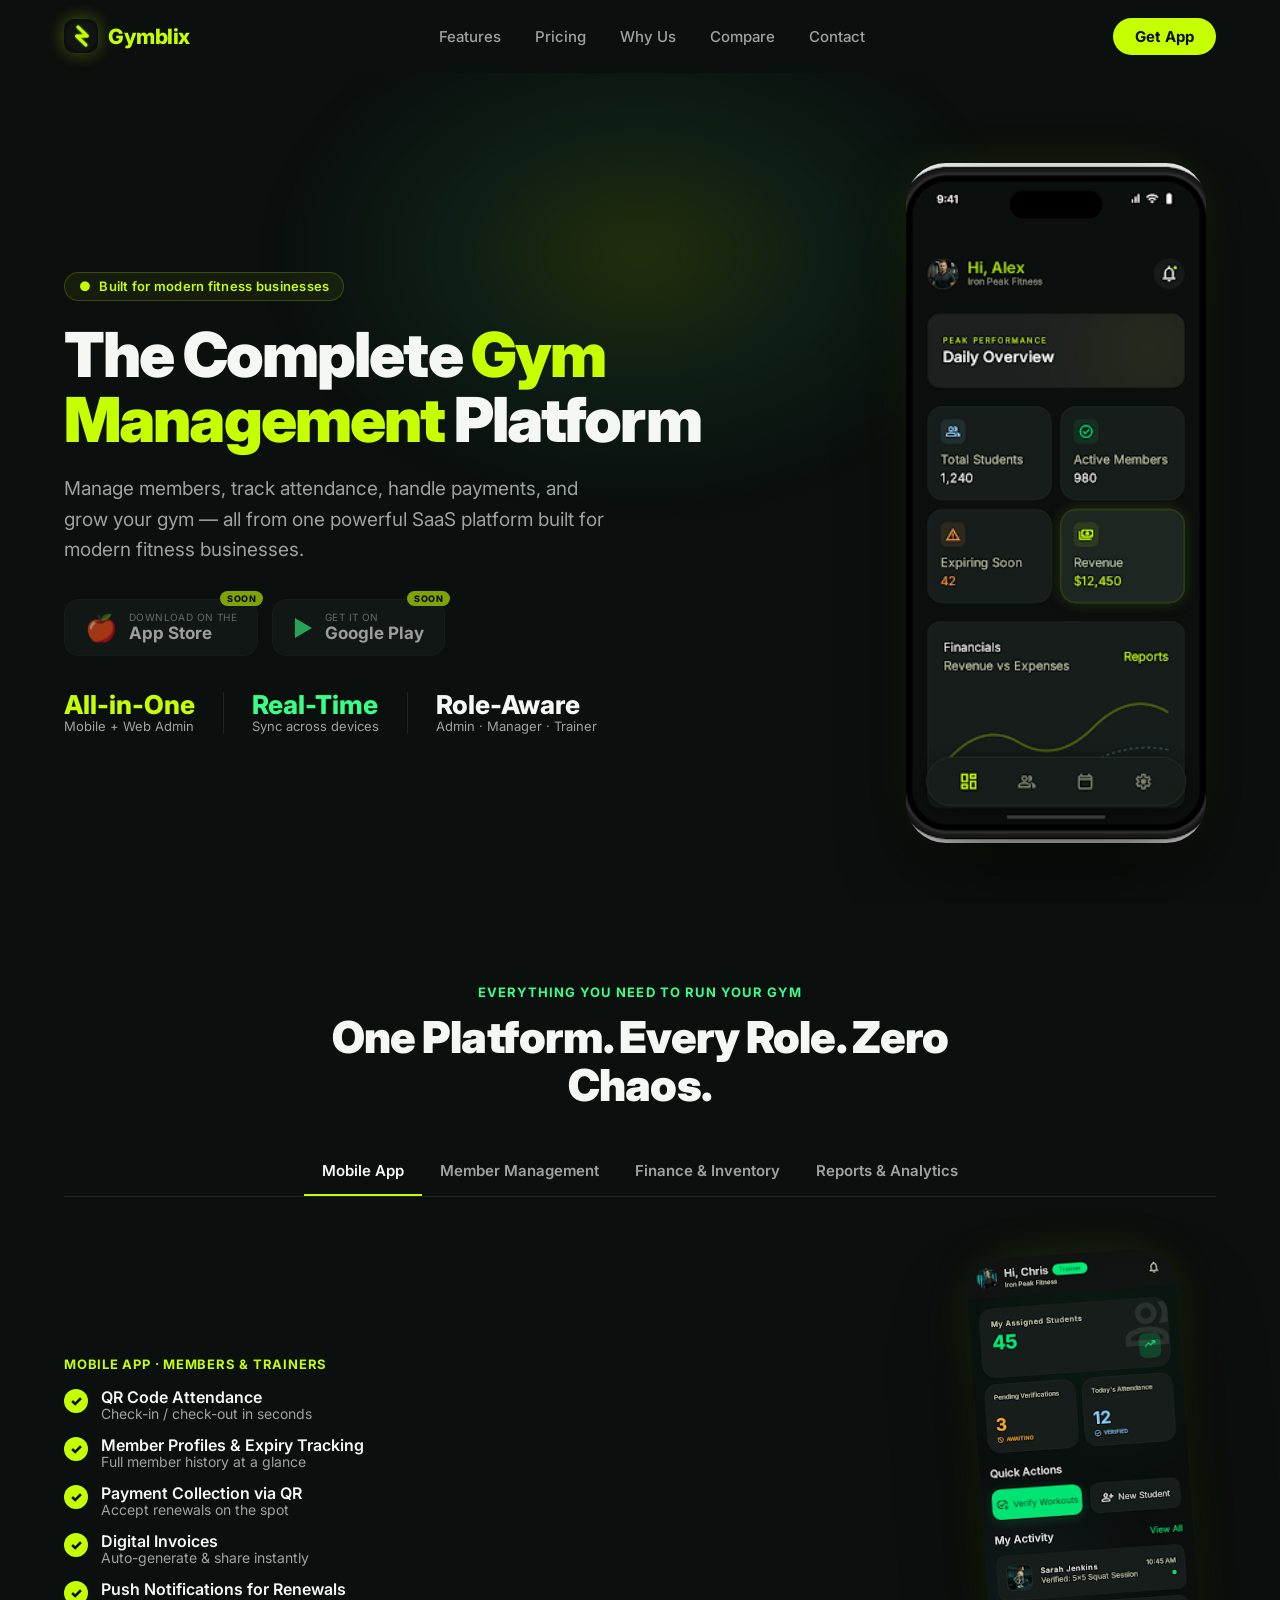
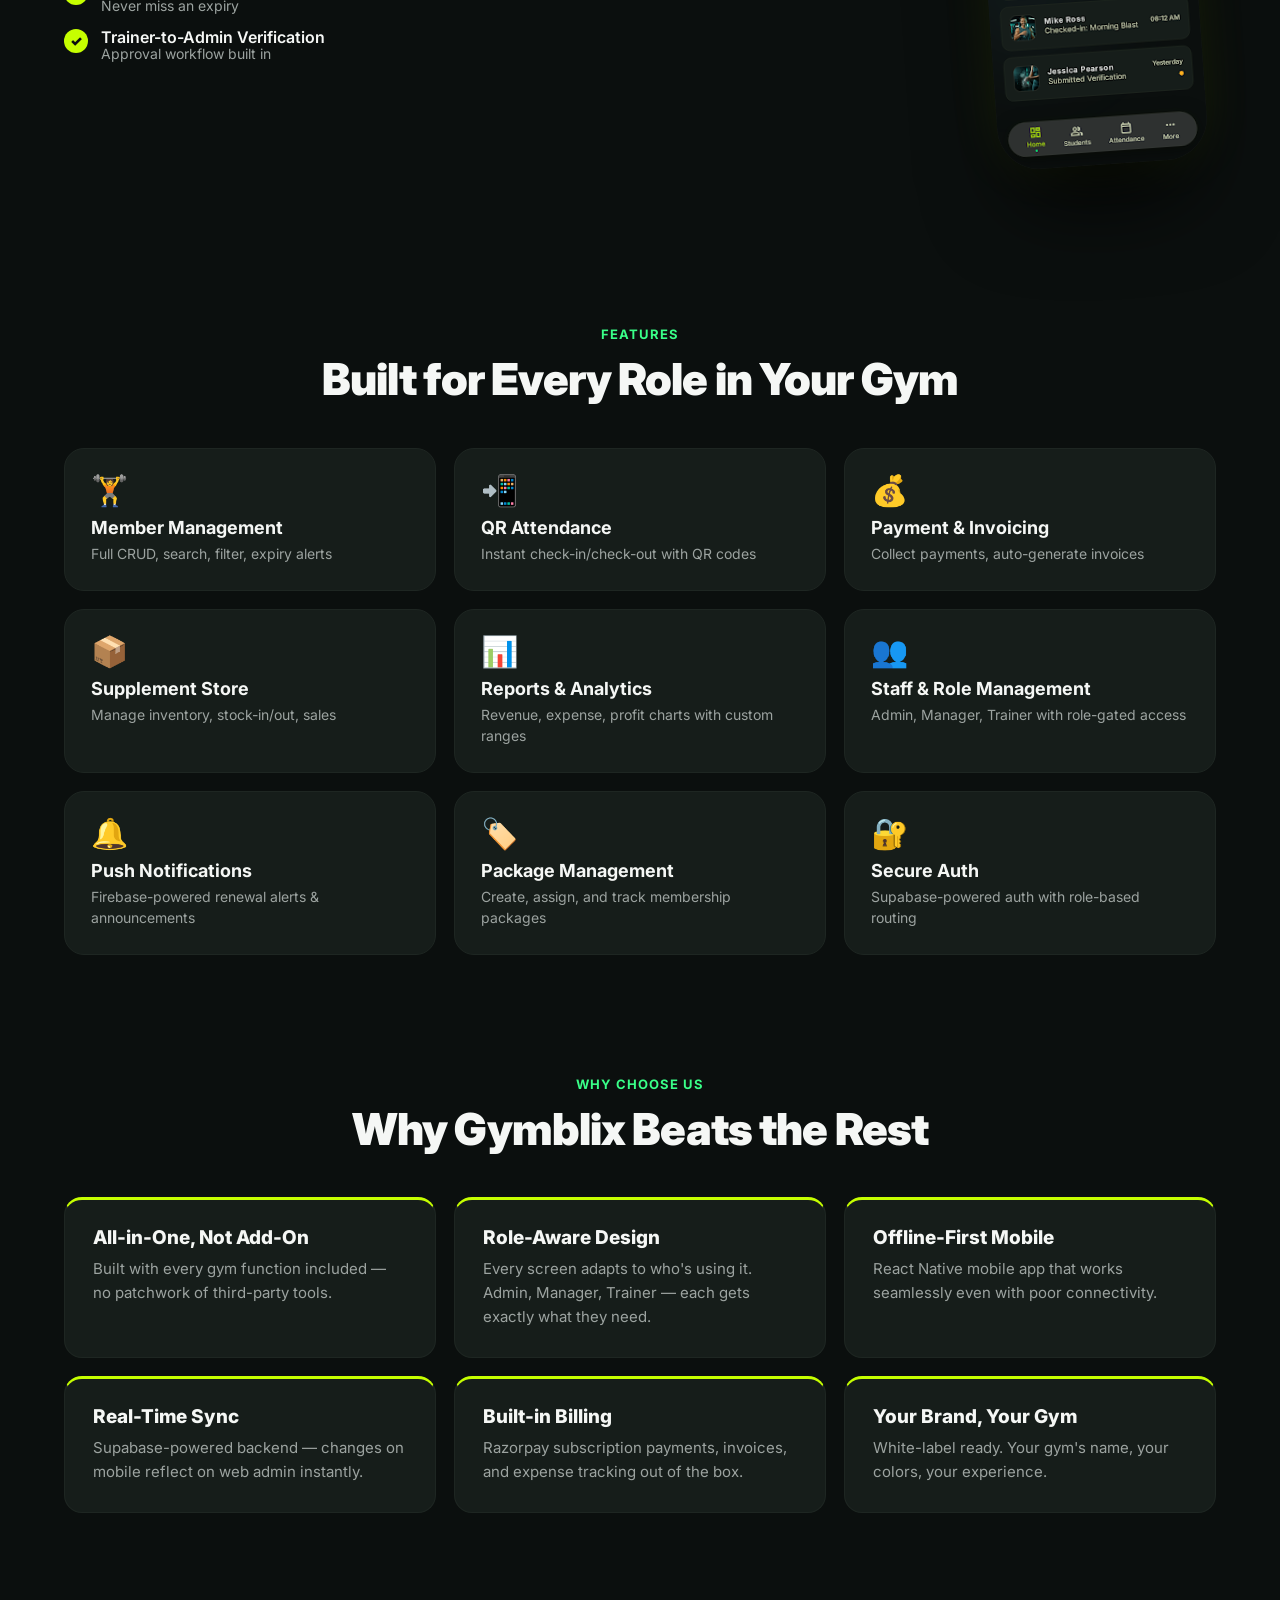
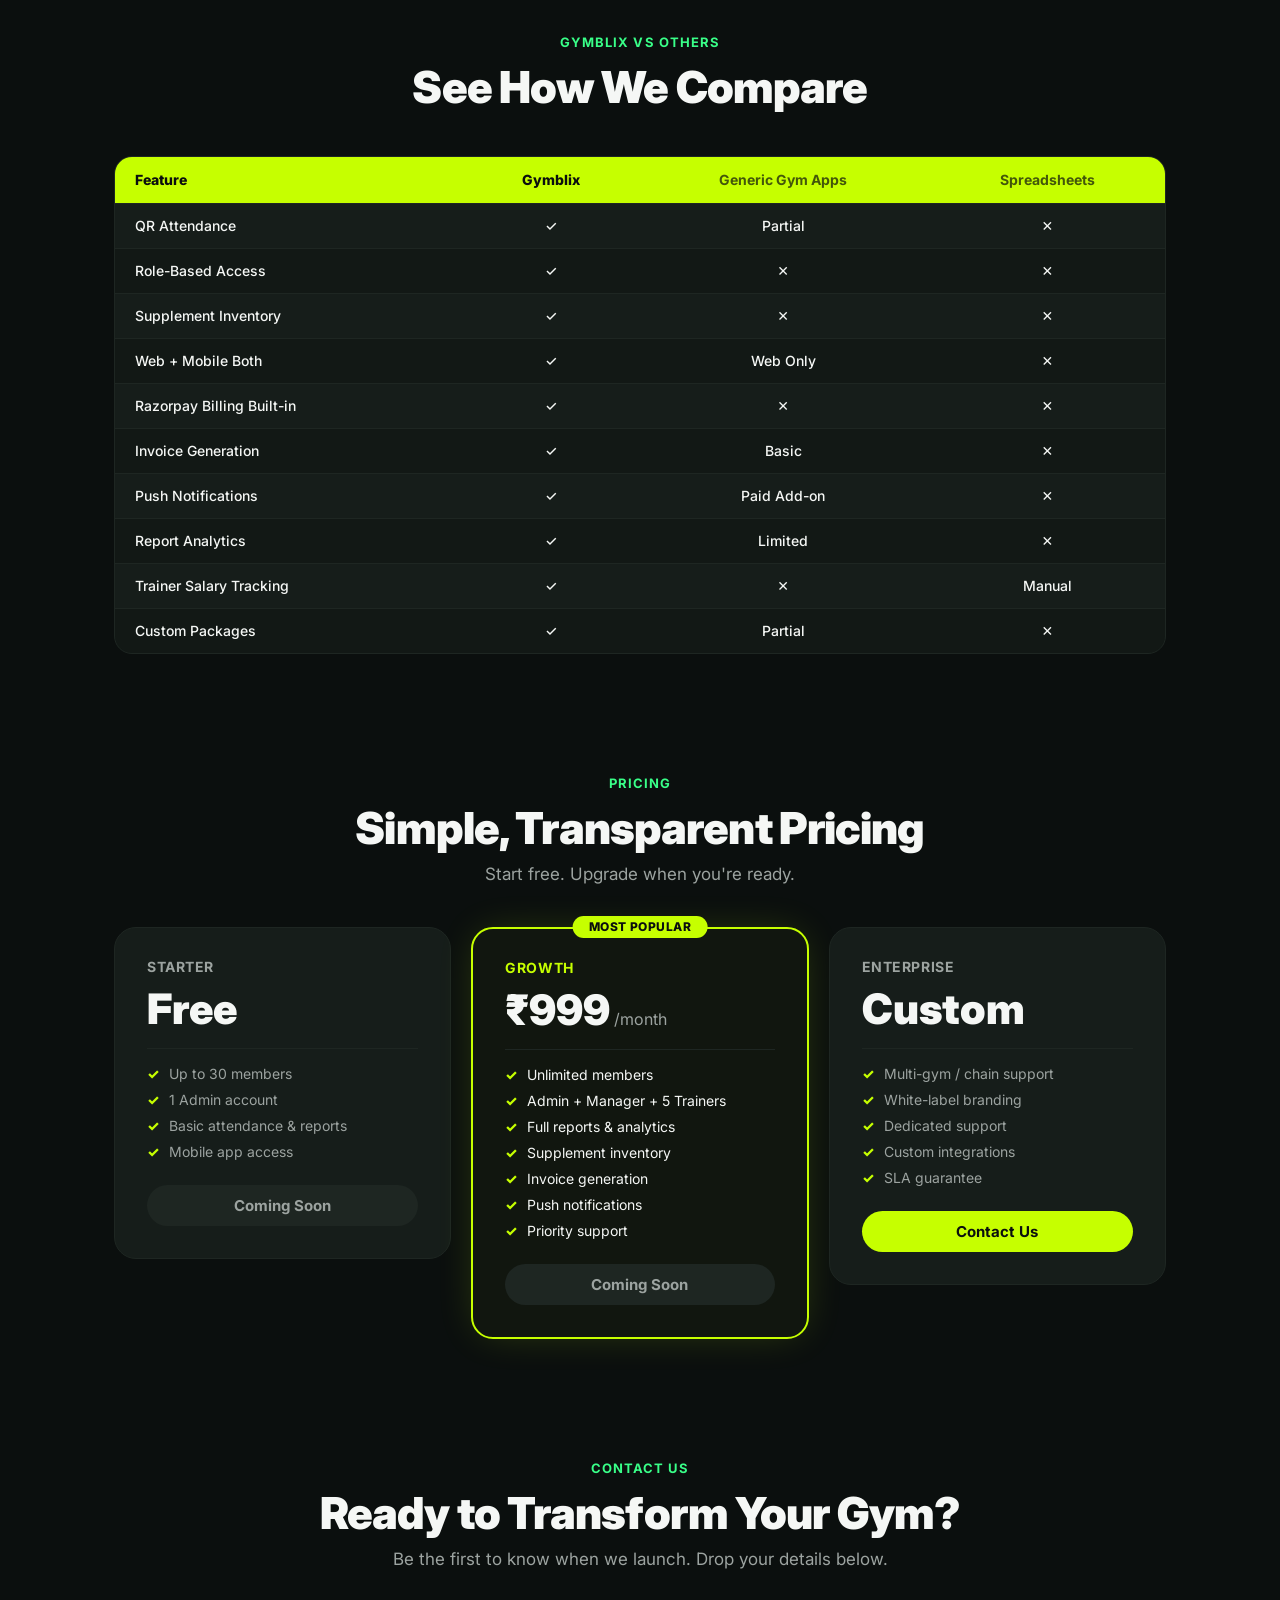
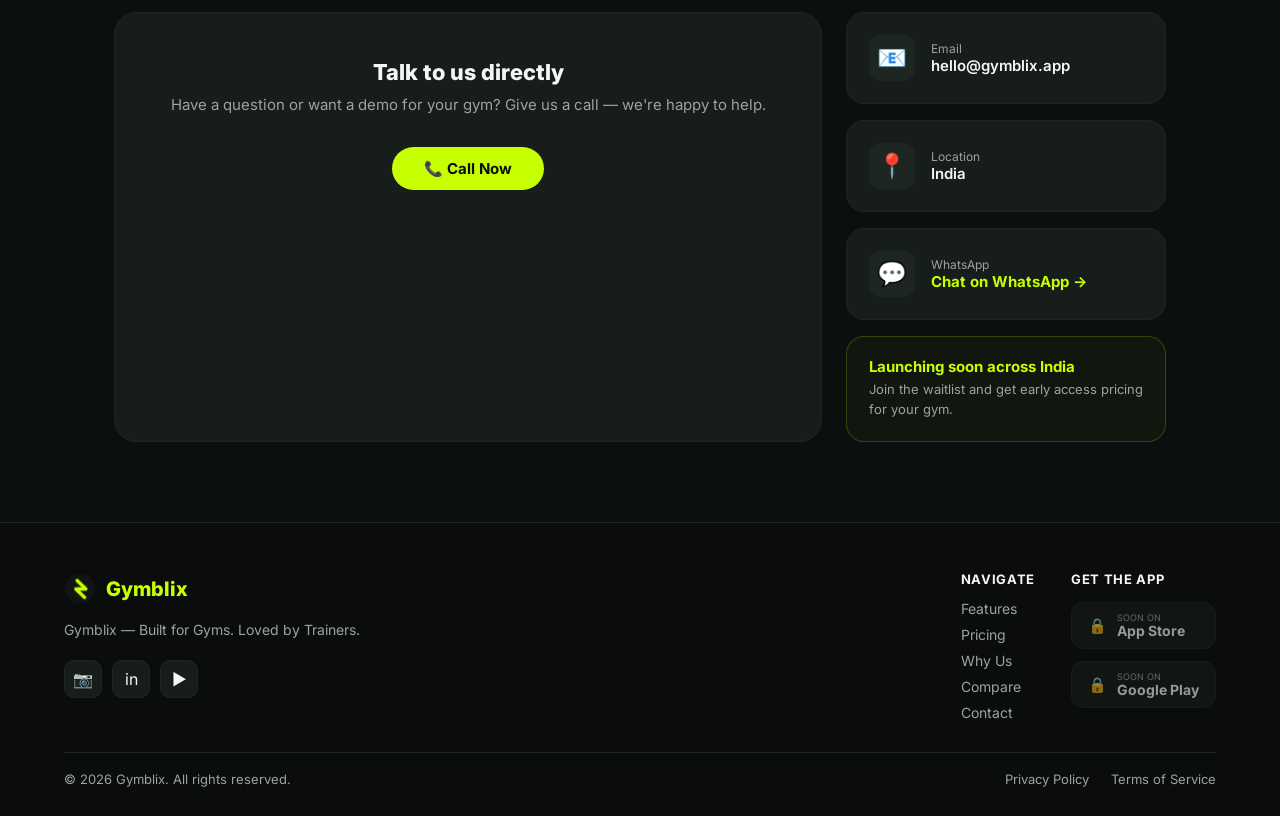
==== commit 781b52ff: "feat: add privacy policy page and contact call-to-action - New privacy.html policy page - Replace co" ====
--- a/index.html
+++ b/index.html
@@ -833,6 +833,14 @@
     transition: box-shadow .25s;
   }
   .form-submit:hover { box-shadow: 0 0 24px #C6FF0066; }
+  /* Contact call-to-action (replaces hidden form) */
+  .contact-cta { text-align: center; padding: 18px 6px; }
+  .contact-cta-title { font-size: 22px; font-weight: 800; color: var(--text); margin-bottom: 10px; }
+  .contact-cta-desc { font-size: 15px; color: var(--muted); line-height: 1.6; margin-bottom: 24px; }
+  .contact-call-btn {
+    display: inline-flex; align-items: center; justify-content: center; gap: 8px;
+    width: auto; text-decoration: none; padding: 14px 32px;
+  }
   .form-success {
     display: none;
     text-align: center;
@@ -1100,7 +1108,7 @@
           </div>
         </div>
         <div class="tab-img-wrap">
-          <img class="tab-mockup-img" src="assets/dashboard-full.png" alt="Gymblix Mobile App Dashboard">
+          <img class="tab-mockup-img" src="assets/trainer-dashboard.png" alt="Gymblix Mobile App — Trainer &amp; Member view">
         </div>
       </div>
     </div>
@@ -1311,6 +1319,7 @@
     <div class="contact-grid">
       <!-- Form -->
       <div class="contact-form-wrap" data-animate>
+        <!-- Contact form hidden for now — kept here for future use, do not delete
         <form id="contactForm" onsubmit="handleSubmit(event)">
           <div class="form-fields">
             <div class="form-group">
@@ -1329,13 +1338,21 @@
               <label class="form-label" for="fmsg">Message</label>
               <textarea class="form-input" id="fmsg" placeholder="Tell us about your gym..."></textarea>
             </div>
-            <button type="submit" class="form-submit">Send Message →</button>
+            <button type="submit" class="form-submit">Send Message &rarr;</button>
           </div>
         </form>
         <div class="form-success" id="formSuccess">
-          <div class="form-success-icon">✅</div>
+          <div class="form-success-icon">&#9989;</div>
           <div class="form-success-title">Message sent!</div>
           <div class="form-success-msg">Thanks for reaching out. We'll get back to you soon.</div>
+        </div>
+        -->
+
+        <!-- Call-to-action: direct call button -->
+        <div class="contact-cta">
+          <div class="contact-cta-title">Talk to us directly</div>
+          <div class="contact-cta-desc">Have a question or want a demo for your gym? Give us a call — we're happy to help.</div>
+          <a href="tel:+917001895484" class="form-submit contact-call-btn">📞 Call Now</a>
         </div>
       </div>
       <!-- Info -->
@@ -1358,7 +1375,7 @@
           <div class="contact-icon">💬</div>
           <div>
             <div class="contact-info-label">WhatsApp</div>
-            <div class="contact-info-val">+91 00000 00000</div>
+            <div class="contact-info-val"><a href="https://wa.me/917001895484" target="_blank" rel="noopener" style="color:var(--volt);text-decoration:none;font-weight:700;">Chat on WhatsApp →</a></div>
           </div>
         </div>
         <div class="contact-info-card volt-card">
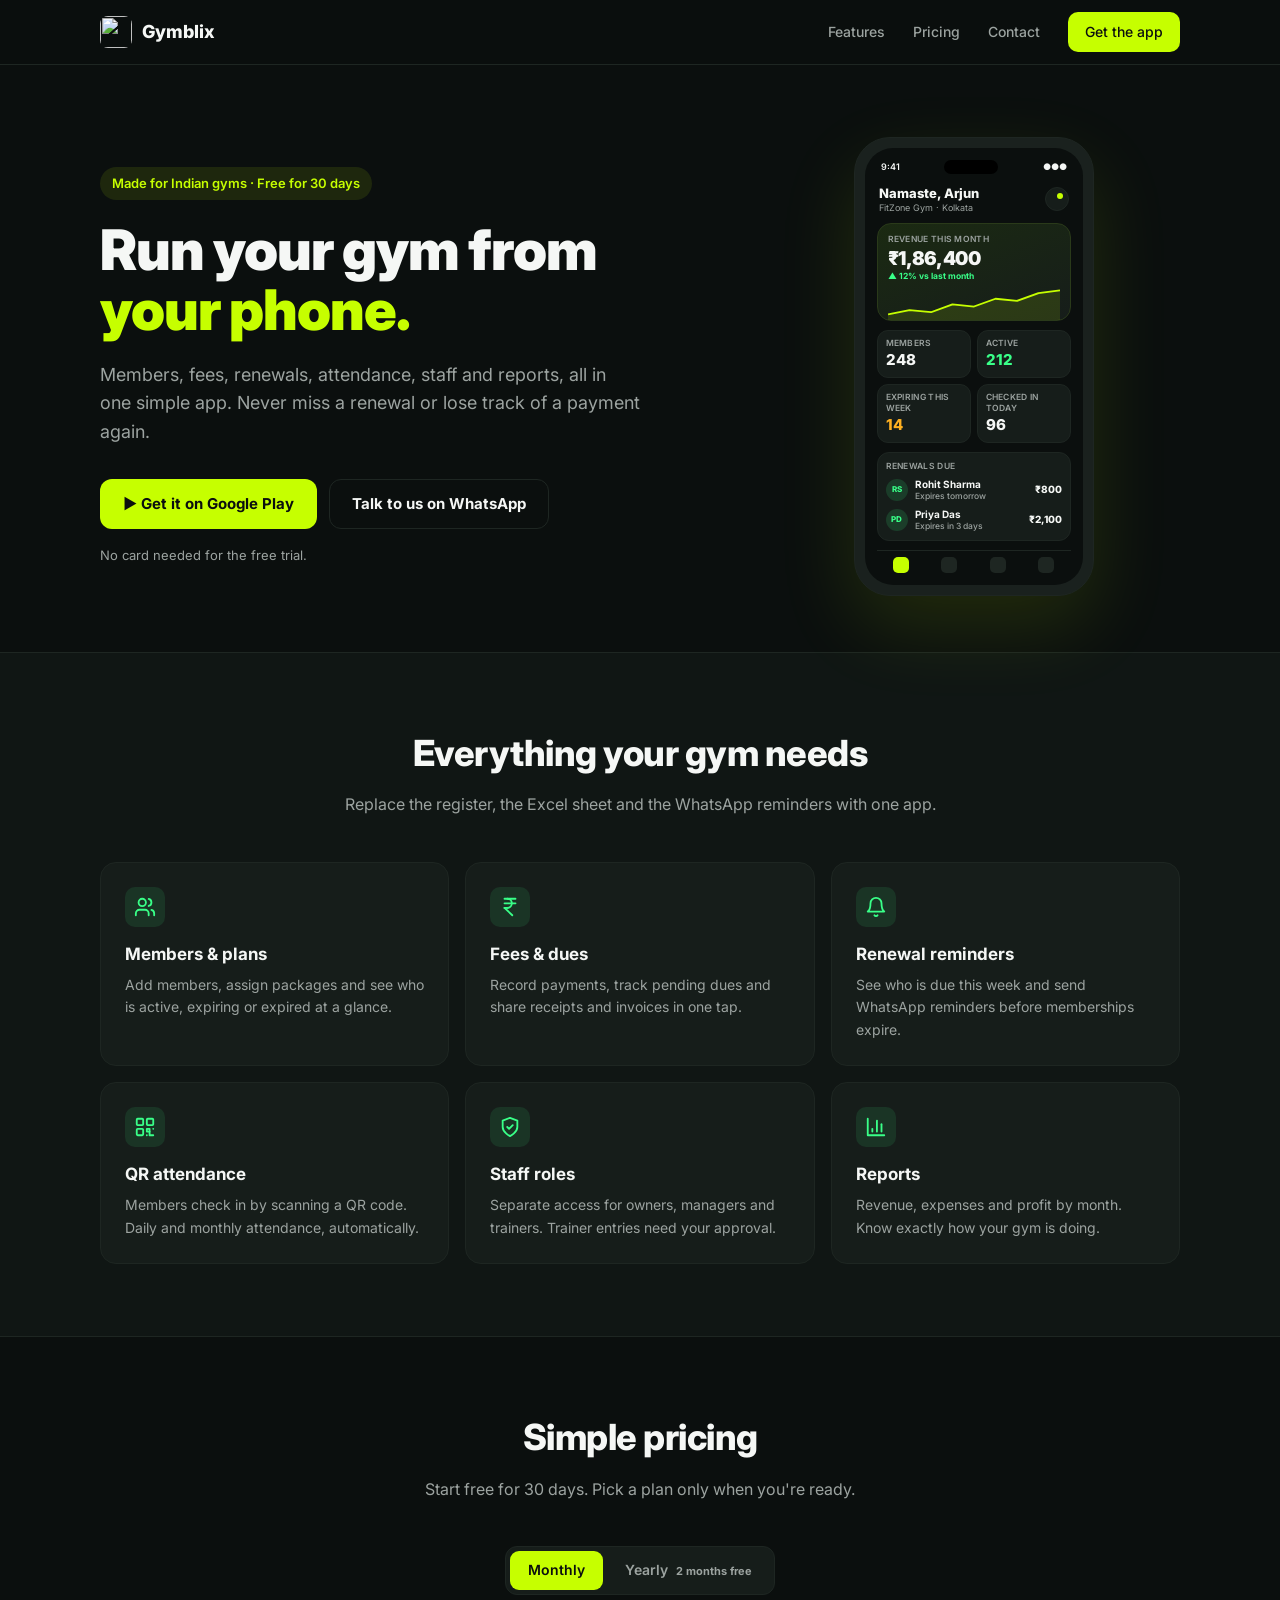
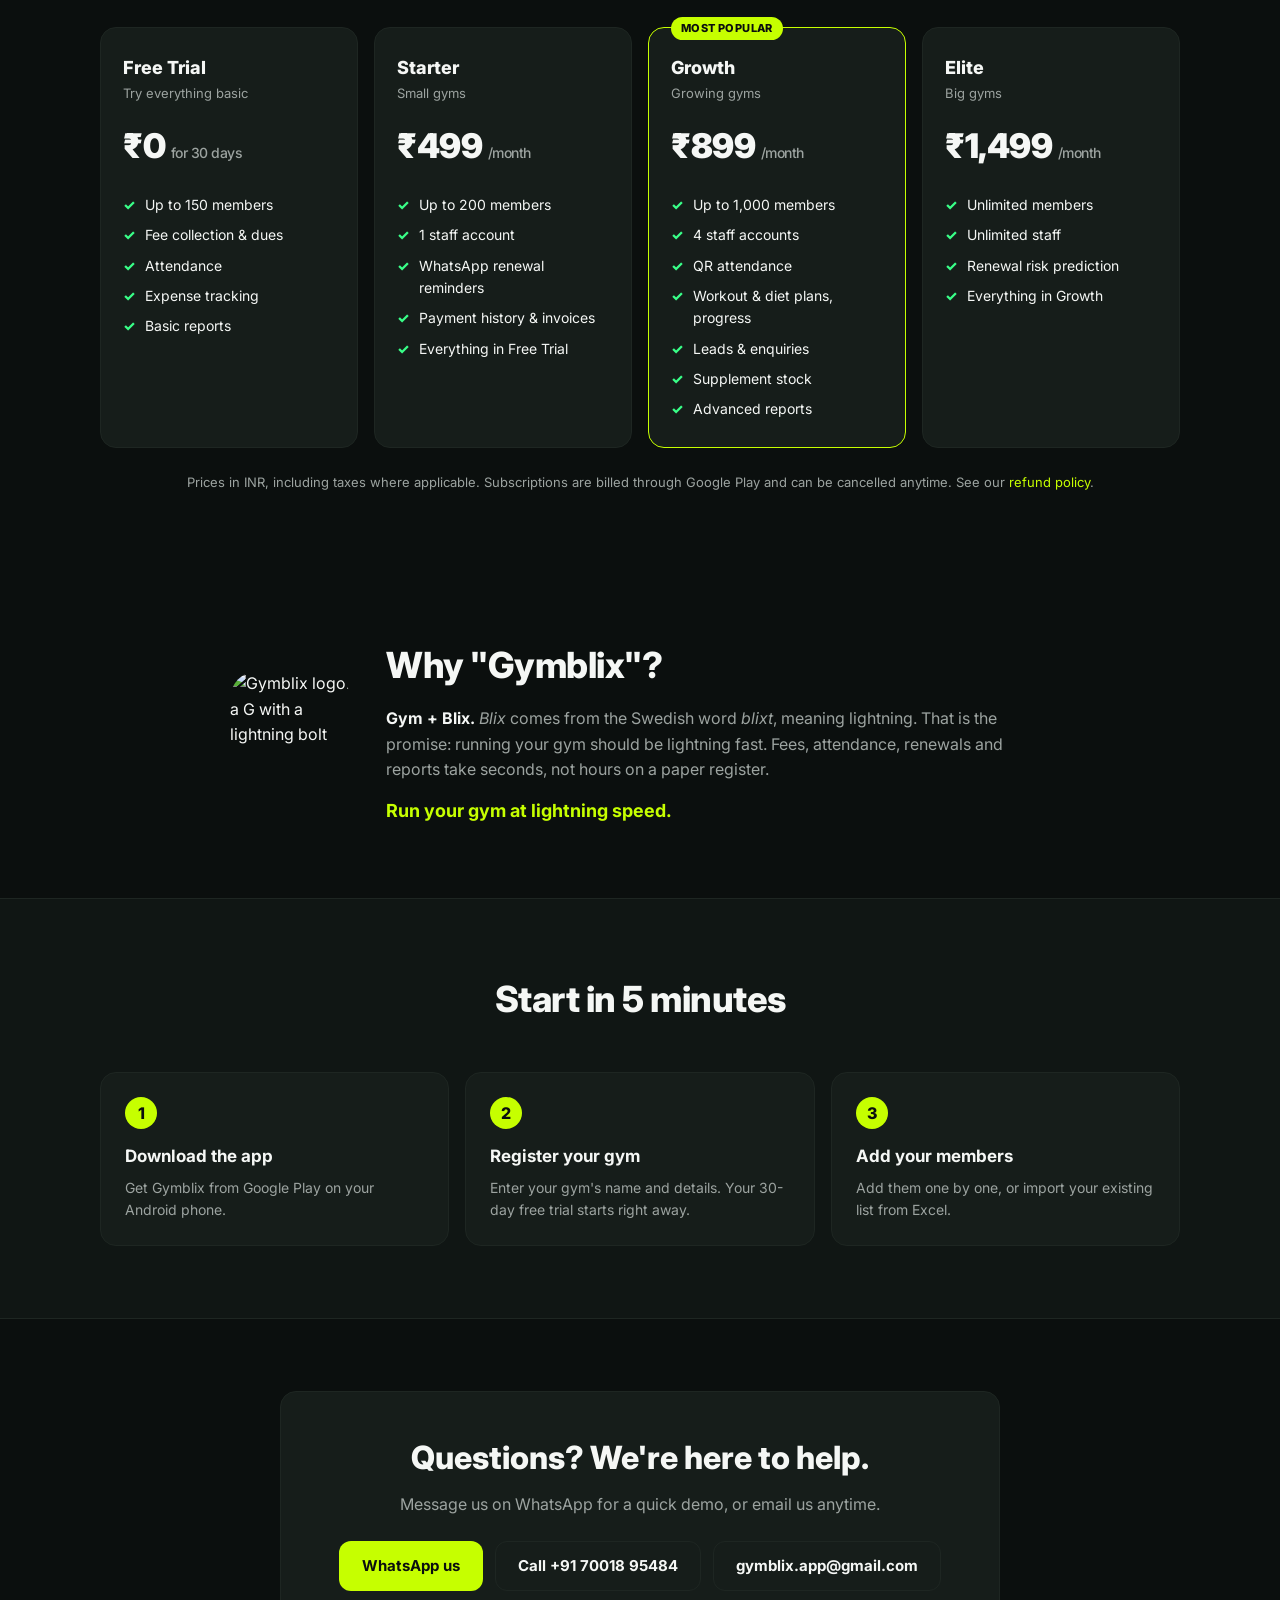
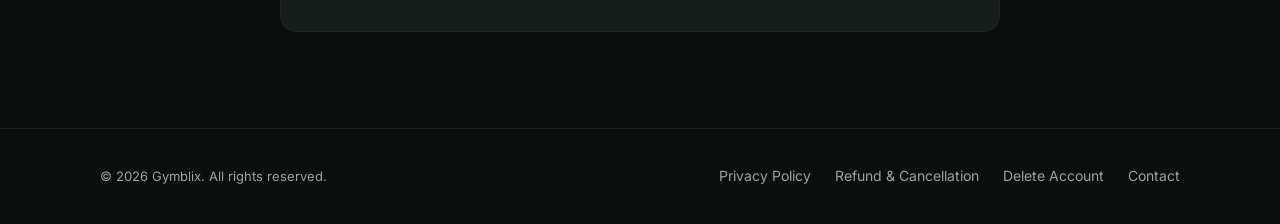
==== commit 37678ea8: "feat(home): redesign landing page for the Play Store launch - Move all page styles into a shared sty" ====
--- a/index.html
+++ b/index.html
@@ -3,1499 +3,310 @@
 <head>
 <meta charset="utf-8">
 <meta name="viewport" content="width=device-width, initial-scale=1">
-<title>Gymblix — The Complete Gym Management Platform</title>
-<meta name="description" content="Manage members, track attendance, handle payments, and grow your gym — all from one powerful SaaS platform built for modern fitness businesses.">
+<title>Gymblix — Gym Management App</title>
+<meta name="description" content="Gymblix is a simple gym management app: members, fees, renewals, attendance, staff and reports in one place. Free for 30 days.">
 <link rel="preconnect" href="https://fonts.googleapis.com">
 <link rel="preconnect" href="https://fonts.gstatic.com" crossorigin>
 <link href="https://fonts.googleapis.com/css2?family=Inter:wght@400;500;600;700;800;900&display=swap" rel="stylesheet">
+<link rel="icon" type="image/svg+xml" href="assets/gymblix-logo.svg">
 <link rel="icon" type="image/png" href="assets/gymblix-favicon.png">
-<style>
-  *, *::before, *::after { box-sizing: border-box; margin: 0; padding: 0; }
-
-  :root {
-    --bg:      #0B0F0E;
-    --bg2:     #0a0d0c;
-    --card:    #161D1A;
-    --card2:   #11160f;
-    --border:  #1E2622;
-    --volt:    #C6FF00;
-    --mint:    #39FF88;
-    --text:    #F5F7F5;
-    --muted:   #9CA3A0;
-    --danger:  #ff5c5c;
-    --warn:    #f5a623;
-  }
-
-  html {
-    scroll-behavior: smooth;
-    scroll-padding-top: 80px;
-  }
-
-  body {
-    background: var(--bg);
-    color: var(--text);
-    font-family: 'Inter', system-ui, sans-serif;
-    -webkit-font-smoothing: antialiased;
-    line-height: 1;
-  }
-
-  ::selection { background: var(--volt); color: var(--bg); }
-
-  a { color: inherit; text-decoration: none; }
-
-  /* ── NAVBAR ── */
-  nav.navbar {
-    position: sticky;
-    top: 0;
-    z-index: 50;
-    width: 100%;
-    background: transparent;
-    border-bottom: 1px solid transparent;
-    transition: background .3s, border-color .3s, backdrop-filter .3s;
-  }
-  nav.navbar.scrolled {
-    background: rgba(11,15,14,.82);
-    backdrop-filter: blur(14px);
-    -webkit-backdrop-filter: blur(14px);
-    border-bottom-color: var(--border);
-  }
-  .nav-inner {
-    max-width: 1200px;
-    margin: 0 auto;
-    padding: 0 24px;
-    height: 72px;
-    display: flex;
-    align-items: center;
-    justify-content: space-between;
-  }
-  .nav-logo {
-    display: flex;
-    align-items: center;
-    gap: 10px;
-  }
-  .nav-logo-icon {
-    width: 34px;
-    height: 34px;
-    border-radius: 10px;
-    overflow: hidden;
-    box-shadow: 0 0 18px #C6FF0055;
-    flex-shrink: 0;
-  }
-  .nav-logo-icon img {
-    width: 100%;
-    height: 100%;
-    object-fit: cover;
-    display: block;
-  }
-  .nav-logo-text {
-    font-weight: 800;
-    font-size: 21px;
-    letter-spacing: -.02em;
-    color: var(--volt);
-  }
-  .nav-links {
-    display: flex;
-    align-items: center;
-    gap: 34px;
-  }
-  .nav-links a {
-    color: var(--muted);
-    font-size: 15px;
-    font-weight: 500;
-    transition: color .2s;
-  }
-  .nav-links a:hover { color: var(--text); }
-  .nav-cta {
-    background: var(--volt);
-    color: var(--bg);
-    font-weight: 700;
-    font-size: 15px;
-    padding: 11px 22px;
-    border-radius: 999px;
-    transition: box-shadow .25s;
-  }
-  .nav-cta:hover { box-shadow: 0 0 24px #C6FF0066; }
-  .nav-ham {
-    display: none;
-    flex-direction: column;
-    gap: 5px;
-    background: transparent;
-    border: 0;
-    cursor: pointer;
-    padding: 8px;
-  }
-  .nav-ham span {
-    width: 24px;
-    height: 2px;
-    background: var(--text);
-    border-radius: 2px;
-    display: block;
-    transition: transform .3s, opacity .3s;
-  }
-  .nav-mobile {
-    display: none;
-    border-top: 1px solid var(--border);
-    padding: 14px 24px 22px;
-  }
-  .nav-mobile.open { display: block; }
-  .nav-mobile a {
-    display: block;
-    color: var(--muted);
-    font-size: 16px;
-    font-weight: 500;
-    padding: 10px 0;
-    transition: color .2s;
-  }
-  .nav-mobile a:hover { color: var(--text); }
-  .nav-mobile .mob-cta {
-    display: block;
-    margin-top: 8px;
-    text-align: center;
-    background: var(--volt);
-    color: var(--bg);
-    font-weight: 700;
-    font-size: 16px;
-    padding: 13px;
-    border-radius: 999px;
-  }
-
-  @media (max-width: 880px) {
-    .nav-links, nav .nav-cta:not(.mob-cta) { display: none !important; }
-    .nav-ham { display: flex !important; }
-  }
-
-  /* ── SECTIONS ── */
-  section { width: 100%; }
-  .container {
-    max-width: 1200px;
-    margin: 0 auto;
-    padding: 0 24px;
-  }
-  .container-sm {
-    max-width: 1100px;
-    margin: 0 auto;
-    padding: 0 24px;
-  }
-
-  /* ── ANIMATIONS ── */
-  @keyframes gymFloat {
-    0%, 100% { transform: translateY(0); }
-    50%       { transform: translateY(-12px); }
-  }
-  @keyframes gymPulse {
-    0%, 100% { opacity: .35; transform: scale(1); }
-    50%       { opacity: .7;  transform: scale(1.05); }
-  }
-  [data-animate] {
-    opacity: 0;
-    transform: translateY(26px);
-    transition: opacity .6s cubic-bezier(.2,.7,.2,1), transform .6s cubic-bezier(.2,.7,.2,1);
-  }
-  [data-animate].visible {
-    opacity: 1;
-    transform: none;
-  }
-
-  /* ── SECTION BADGE ── */
-  .badge {
-    display: inline-block;
-    font-size: 13px;
-    font-weight: 700;
-    letter-spacing: .08em;
-    text-transform: uppercase;
-  }
-  .badge-volt  { color: var(--volt); }
-  .badge-mint  { color: var(--mint); }
-
-  /* ── HERO ── */
-  #top {
-    position: relative;
-    padding: 90px 0 60px;
-    overflow: hidden;
-  }
-  .hero-glow {
-    position: absolute;
-    top: -80px;
-    left: 50%;
-    transform: translateX(-50%);
-    width: 760px;
-    height: 520px;
-    max-width: 120%;
-    background: radial-gradient(ellipse at center, #C6FF0022 0%, #39FF8810 35%, transparent 70%);
-    filter: blur(20px);
-    pointer-events: none;
-  }
-  .hero-inner {
-    position: relative;
-    z-index: 1;
-    display: flex;
-    flex-wrap: wrap;
-    align-items: center;
-    gap: 48px;
-    justify-content: space-between;
-  }
-  .hero-copy { flex: 1 1 420px; min-width: 300px; }
-  .hero-pill {
-    display: inline-flex;
-    align-items: center;
-    gap: 8px;
-    font-size: 13px;
-    font-weight: 600;
-    color: var(--volt);
-    background: #C6FF000f;
-    border: 1px solid #C6FF0033;
-    padding: 7px 14px;
-    border-radius: 999px;
-    letter-spacing: .02em;
-  }
-  .hero-pill::before { content: '●'; }
-  .hero-h1 {
-    margin: 22px 0 0;
-    font-size: clamp(38px, 6vw, 62px);
-    line-height: 1.04;
-    font-weight: 900;
-    letter-spacing: -.03em;
-    color: var(--text);
-  }
-  .hero-h1 span { color: var(--volt); }
-  .hero-p {
-    margin: 22px 0 0;
-    font-size: clamp(16px, 2vw, 19px);
-    line-height: 1.6;
-    color: var(--muted);
-    max-width: 560px;
-  }
-
-  /* App store badges */
-  .store-badges {
-    display: flex;
-    flex-wrap: wrap;
-    gap: 14px;
-    margin-top: 34px;
-  }
-  .store-badge {
-    position: relative;
-    display: flex;
-    align-items: center;
-    gap: 12px;
-    background: var(--card);
-    border: 1px solid var(--border);
-    border-radius: 14px;
-    padding: 12px 20px;
-    cursor: not-allowed;
-    opacity: .62;
-  }
-  .store-badge-icon { font-size: 26px; line-height: 1; }
-  .store-badge-text { display: flex; flex-direction: column; line-height: 1.15; text-align: left; }
-  .store-badge-text small { font-size: 10px; color: var(--muted); letter-spacing: .04em; }
-  .store-badge-text strong { font-size: 17px; font-weight: 700; color: var(--text); }
-  .store-badge-soon {
-    position: absolute;
-    top: -9px;
-    right: -6px;
-    font-size: 9px;
-    font-weight: 800;
-    letter-spacing: .05em;
-    background: var(--volt);
-    color: var(--bg);
-    padding: 3px 7px;
-    border-radius: 999px;
-  }
-
-  /* Hero stats */
-  .hero-stats {
-    display: flex;
-    gap: 28px;
-    margin-top: 36px;
-    flex-wrap: wrap;
-    align-items: center;
-  }
-  .hero-stat-val { font-size: 26px; font-weight: 800; }
-  .hero-stat-label { font-size: 13px; color: var(--muted); margin-top: 2px; }
-  .hero-divider { width: 1px; background: var(--border); align-self: stretch; }
-
-  /* Phone mockup */
-  .hero-phone-wrap {
-    flex: 0 1 320px;
-    display: flex;
-    justify-content: center;
-    animation: gymFloat 6s ease-in-out infinite;
-  }
-  .hero-iphone-img {
-    width: 300px;
-    max-width: 100%;
-    border-radius: 40px;
-    box-shadow: 0 30px 80px -20px #000, 0 0 60px -20px #C6FF0033;
-    display: block;
-  }
-
-  /* ── PLATFORM TABS ── */
-  #platform { padding: 80px 0; }
-  .section-heading {
-    text-align: center;
-    max-width: 680px;
-    margin: 0 auto 14px;
-  }
-  .section-h2 {
-    margin: 14px 0 0;
-    font-size: clamp(28px, 4.5vw, 44px);
-    font-weight: 900;
-    letter-spacing: -.02em;
-    line-height: 1.1;
-  }
-  .tab-nav {
-    display: flex;
-    flex-wrap: wrap;
-    justify-content: center;
-    gap: 0;
-    margin: 38px 0 36px;
-    border-bottom: 1px solid var(--border);
-  }
-  .tab-btn {
-    background: transparent;
-    border: 0;
-    border-bottom: 2px solid transparent;
-    color: var(--muted);
-    font-size: 15px;
-    font-weight: 600;
-    padding: 14px 18px;
-    cursor: pointer;
-    transition: color .2s, border-color .2s;
-    font-family: inherit;
-  }
-  .tab-btn.active { border-bottom-color: var(--volt); color: var(--text); }
-  .tab-panel { display: none; }
-  .tab-panel.active { display: block; }
-
-  .tab-content {
-    display: flex;
-    flex-wrap: wrap;
-    gap: 32px;
-    align-items: center;
-    justify-content: space-between;
-  }
-  .tab-copy { flex: 1 1 340px; min-width: 280px; }
-  .tab-eyebrow {
-    font-size: 13px;
-    font-weight: 700;
-    color: var(--volt);
-    text-transform: uppercase;
-    letter-spacing: .06em;
-    margin-bottom: 18px;
-  }
-  .feature-list { display: flex; flex-direction: column; gap: 16px; }
-  .feature-item { display: flex; gap: 13px; align-items: flex-start; }
-  .check-circle {
-    flex-shrink: 0;
-    width: 24px; height: 24px;
-    border-radius: 50%;
-    background: var(--volt);
-    color: var(--bg);
-    display: grid;
-    place-items: center;
-    font-size: 14px;
-    font-weight: 900;
-  }
-  .feature-title { font-weight: 600; color: var(--text); font-size: 16px; }
-  .feature-desc  { color: var(--muted); font-size: 14px; margin-top: 2px; }
-
-  /* Tab mockups */
-  .tab-img-wrap {
-    flex: 0 0 auto;
-    display: flex;
-    justify-content: center;
-    align-items: center;
-    padding: 20px 24px;
-  }
-  .tab-mockup-img {
-    width: 210px;
-    border-radius: 42px;
-    box-shadow:
-      0 48px 90px -20px rgba(0,0,0,0.9),
-      0 0 60px -18px rgba(198,255,0,0.22),
-      inset 0 0 0 1px rgba(255,255,255,0.05);
-    display: block;
-    transform: rotate(-4deg) translateY(0px);
-    animation: tabPhoneFloat 6s ease-in-out infinite;
-    transition: filter .3s;
-  }
-  .tab-mockup-img:hover {
-    filter: brightness(1.08);
-  }
-  @keyframes tabPhoneFloat {
-    0%, 100% { transform: rotate(-4deg) translateY(0px); }
-    50%       { transform: rotate(-2deg) translateY(-14px); }
-  }
-
-  .browser-mock {
-    flex: 1 1 360px;
-    min-width: 300px;
-    border-radius: 18px;
-    background: var(--card);
-    border: 1px solid var(--border);
-    overflow: hidden;
-    box-shadow: 0 24px 60px -24px #000;
-  }
-  .browser-bar {
-    display: flex;
-    align-items: center;
-    gap: 7px;
-    padding: 12px 16px;
-    background: var(--bg);
-    border-bottom: 1px solid var(--border);
-  }
-  .browser-dot { width: 10px; height: 10px; border-radius: 50%; }
-  .browser-url {
-    margin-left: 10px;
-    font-size: 11px;
-    color: var(--muted);
-  }
-  .browser-body {
-    display: flex;
-    min-height: 230px;
-  }
-  .browser-sidebar {
-    flex: 0 0 96px;
-    background: var(--bg);
-    border-right: 1px solid var(--border);
-    padding: 14px 10px;
-    display: flex;
-    flex-direction: column;
-    gap: 8px;
-  }
-  .sidebar-item {
-    font-size: 11px;
-    color: var(--muted);
-    padding: 8px;
-    text-align: center;
-    border-radius: 8px;
-  }
-  .sidebar-item.active {
-    font-weight: 700;
-    color: var(--volt);
-    background: #C6FF0014;
-  }
-  .browser-main { flex: 1; padding: 16px; }
-
-  .chart-card {
-    background: var(--border);
-    border-radius: 12px;
-    padding: 14px;
-  }
-  .chart-card-label { font-size: 11px; color: var(--muted); margin-bottom: 10px; }
-
-  .stat-grid-3 {
-    display: grid;
-    grid-template-columns: 1fr 1fr 1fr;
-    gap: 10px;
-    margin-bottom: 14px;
-  }
-  .stat-tile {
-    background: var(--border);
-    border-radius: 12px;
-    padding: 11px;
-  }
-  .stat-tile-label { font-size: 10px; color: var(--muted); }
-  .stat-tile-val   { font-size: 18px; font-weight: 800; margin-top: 4px; }
-
-  .rev-chart-wrap {
-    background: var(--card);
-    border: 1px solid var(--border);
-    border-radius: 22px;
-    padding: 22px;
-    box-shadow: 0 24px 60px -24px #000;
-    flex: 1 1 360px;
-    min-width: 300px;
-  }
-  .rev-chart-header {
-    display: flex;
-    justify-content: space-between;
-    align-items: center;
-    margin-bottom: 18px;
-  }
-  .rev-chart-title { font-size: 15px; font-weight: 700; color: var(--text); }
-  .rev-chart-badge {
-    font-size: 12px;
-    color: var(--muted);
-    background: var(--border);
-    padding: 5px 10px;
-    border-radius: 8px;
-  }
-  .rev-bars {
-    display: flex;
-    align-items: flex-end;
-    gap: 14px;
-    height: 160px;
-    padding-bottom: 8px;
-    border-bottom: 1px solid var(--border);
-    margin-bottom: 14px;
-  }
-  .rev-bar-group {
-    flex: 1;
-    display: flex;
-    gap: 5px;
-    align-items: flex-end;
-    height: 100%;
-  }
-  .rev-bar { flex: 1; border-radius: 5px 5px 0 0; }
-  .legend {
-    display: flex;
-    gap: 18px;
-    margin-bottom: 16px;
-  }
-  .legend-item {
-    display: flex;
-    align-items: center;
-    gap: 7px;
-    font-size: 12px;
-    color: var(--muted);
-  }
-  .legend-dot { width: 11px; height: 11px; border-radius: 3px; }
-  .stat-grid-2 {
-    display: grid;
-    grid-template-columns: 1fr 1fr;
-    gap: 10px;
-    margin-top: 16px;
-  }
-
-  /* Donut */
-  .donut-wrap { display: flex; align-items: center; gap: 24px; flex-wrap: wrap; }
-  .donut {
-    position: relative;
-    width: 150px;
-    height: 150px;
-    border-radius: 50%;
-    background: conic-gradient(var(--volt) 0 58%, var(--mint) 58% 82%, var(--border) 82% 100%);
-    display: grid;
-    place-items: center;
-    flex-shrink: 0;
-  }
-  .donut-inner {
-    width: 92px; height: 92px;
-    border-radius: 50%;
-    background: var(--card);
-    display: grid;
-    place-items: center;
-    text-align: center;
-  }
-  .donut-num  { font-size: 22px; font-weight: 900; color: var(--text); }
-  .donut-sub  { font-size: 10px; color: var(--muted); }
-  .donut-legend { flex: 1; min-width: 140px; display: flex; flex-direction: column; gap: 12px; }
-  .donut-legend-row {
-    display: flex;
-    align-items: center;
-    justify-content: space-between;
-  }
-  .donut-legend-label {
-    display: flex;
-    align-items: center;
-    gap: 8px;
-    font-size: 13px;
-    color: var(--muted);
-  }
-  .donut-legend-val { font-weight: 700; color: var(--text); }
-
-  /* ── FEATURES ── */
-  #features { padding: 60px 0; }
-  .features-grid {
-    display: grid;
-    grid-template-columns: repeat(auto-fit, minmax(290px, 1fr));
-    gap: 18px;
-    margin-top: 44px;
-  }
-  .feature-card {
-    background: var(--card);
-    border: 1px solid var(--border);
-    border-radius: 20px;
-    padding: 26px;
-    transition: border-color .25s, transform .25s;
-  }
-  .feature-card:hover {
-    border-color: #C6FF0055;
-    transform: translateY(-4px);
-  }
-  .feature-card-icon { font-size: 30px; margin-bottom: 14px; }
-  .feature-card-title { font-size: 18px; font-weight: 700; color: var(--text); margin-bottom: 6px; }
-  .feature-card-desc  { color: var(--muted); font-size: 14px; line-height: 1.5; }
-
-  /* ── WHY US ── */
-  #whyus { padding: 60px 0; }
-  .why-grid {
-    display: grid;
-    grid-template-columns: repeat(auto-fit, minmax(300px, 1fr));
-    gap: 18px;
-    margin-top: 44px;
-  }
-  .why-card {
-    background: var(--card);
-    border: 1px solid var(--border);
-    border-top: 3px solid var(--volt);
-    border-radius: 18px;
-    padding: 28px;
-  }
-  .why-card-title { font-size: 19px; font-weight: 800; color: var(--text); margin-bottom: 10px; }
-  .why-card-desc  { color: var(--muted); font-size: 15px; line-height: 1.6; }
-
-  /* ── COMPARE ── */
-  #compare { padding: 60px 0; }
-  .table-wrap {
-    overflow-x: auto;
-    border: 1px solid var(--border);
-    border-radius: 18px;
-    background: var(--card);
-    margin-top: 44px;
-  }
-  table.vs {
-    width: 100%;
-    border-collapse: collapse;
-    min-width: 560px;
-  }
-  table.vs thead tr {
-    background: var(--volt);
-  }
-  table.vs thead th {
-    padding: 16px 20px;
-    font-size: 14px;
-    font-weight: 800;
-    color: var(--bg);
-    text-align: center;
-  }
-  table.vs thead th:first-child { text-align: left; }
-  table.vs thead th:not(:first-child):not(:nth-child(2)) {
-    color: rgba(11,15,14,.7);
-    font-weight: 700;
-  }
-  table.vs tbody tr { border-top: 1px solid var(--border); }
-  table.vs tbody tr:nth-child(even) { background: #0b0f0e55; }
-  table.vs tbody td {
-    padding: 15px 20px;
-    font-size: 14px;
-    color: var(--text);
-    font-weight: 500;
-    text-align: center;
-  }
-  table.vs tbody td:first-child { text-align: left; }
-  .tick-volt  { color: var(--volt); font-weight: 800; font-size: 16px; }
-  .tick-cross { color: var(--danger); font-weight: 800; font-size: 16px; }
-  .tick-warn  { color: var(--warn); font-size: 13px; font-weight: 600; }
-  .tick-gray  { color: var(--muted); font-size: 13px; font-weight: 600; }
-
-  /* ── PRICING ── */
-  #pricing { padding: 60px 0; }
-  .pricing-grid {
-    display: grid;
-    grid-template-columns: repeat(auto-fit, minmax(280px, 1fr));
-    gap: 20px;
-    align-items: start;
-    margin-top: 44px;
-  }
-  .pricing-card {
-    background: var(--card);
-    border: 1px solid var(--border);
-    border-radius: 22px;
-    padding: 32px;
-    position: relative;
-  }
-  .pricing-card.highlight {
-    background: var(--card2);
-    border: 2px solid var(--volt);
-    box-shadow: 0 0 40px -8px #C6FF0033;
-  }
-  .pricing-popular {
-    position: absolute;
-    top: -13px;
-    left: 50%;
-    transform: translateX(-50%);
-    background: var(--volt);
-    color: var(--bg);
-    font-size: 12px;
-    font-weight: 800;
-    letter-spacing: .04em;
-    padding: 5px 16px;
-    border-radius: 999px;
-    white-space: nowrap;
-  }
-  .pricing-tier-name {
-    font-size: 14px;
-    font-weight: 700;
-    letter-spacing: .04em;
-    text-transform: uppercase;
-  }
-  .pricing-tier-name.volt { color: var(--volt); }
-  .pricing-tier-name.muted { color: var(--muted); }
-  .pricing-price {
-    margin: 14px 0 6px;
-    display: flex;
-    align-items: baseline;
-    gap: 4px;
-  }
-  .pricing-price-main {
-    font-size: 42px;
-    font-weight: 900;
-    color: var(--text);
-  }
-  .pricing-price-per { font-size: 16px; color: var(--muted); }
-  .pricing-divider { height: 1px; background: var(--border); margin: 18px 0; }
-  .pricing-features {
-    display: flex;
-    flex-direction: column;
-    gap: 12px;
-    margin-bottom: 26px;
-  }
-  .pricing-feature-row {
-    display: flex;
-    gap: 10px;
-    align-items: center;
-    font-size: 14px;
-  }
-  .pricing-card.highlight .pricing-feature-row { color: var(--text); }
-  .pricing-card:not(.highlight) .pricing-feature-row { color: var(--muted); }
-  .pricing-check { color: var(--volt); font-weight: 800; flex-shrink: 0; }
-
-  .btn-coming {
-    display: block;
-    text-align: center;
-    background: var(--border);
-    color: var(--muted);
-    font-weight: 700;
-    font-size: 15px;
-    padding: 13px;
-    border-radius: 999px;
-    cursor: not-allowed;
-  }
-  .btn-volt {
-    display: block;
-    text-align: center;
-    background: var(--volt);
-    color: var(--bg);
-    font-weight: 700;
-    font-size: 15px;
-    padding: 13px;
-    border-radius: 999px;
-    transition: box-shadow .25s;
-  }
-  .btn-volt:hover { box-shadow: 0 0 24px #C6FF0066; }
-
-  /* ── CONTACT ── */
-  #contact { padding: 60px 0 80px; }
-  .contact-grid {
-    display: flex;
-    flex-wrap: wrap;
-    gap: 24px;
-    align-items: stretch;
-    margin-top: 44px;
-  }
-  .contact-form-wrap {
-    flex: 1 1 420px;
-    min-width: 300px;
-    background: var(--card);
-    border: 1px solid var(--border);
-    border-radius: 22px;
-    padding: 30px;
-  }
-  .contact-info-col {
-    flex: 0 1 320px;
-    min-width: 260px;
-    display: flex;
-    flex-direction: column;
-    gap: 16px;
-  }
-  .form-group { display: flex; flex-direction: column; gap: 7px; }
-  .form-label { font-size: 13px; color: var(--muted); font-weight: 500; }
-  .form-input {
-    width: 100%;
-    background: var(--bg);
-    border: 1px solid var(--border);
-    color: var(--text);
-    border-radius: 12px;
-    padding: 13px 15px;
-    font-size: 15px;
-    font-family: inherit;
-    outline: none;
-    transition: border-color .2s;
-  }
-  .form-input:focus { border-color: var(--volt); }
-  .form-input::placeholder { color: #4a5450; }
-  textarea.form-input { resize: vertical; min-height: 120px; }
-  .form-fields { display: flex; flex-direction: column; gap: 16px; }
-  .form-submit {
-    margin-top: 6px;
-    width: 100%;
-    background: var(--volt);
-    color: var(--bg);
-    font-weight: 700;
-    font-size: 15px;
-    padding: 14px;
-    border-radius: 999px;
-    border: 0;
-    cursor: pointer;
-    font-family: inherit;
-    transition: box-shadow .25s;
-  }
-  .form-submit:hover { box-shadow: 0 0 24px #C6FF0066; }
-  /* Contact call-to-action (replaces hidden form) */
-  .contact-cta { text-align: center; padding: 18px 6px; }
-  .contact-cta-title { font-size: 22px; font-weight: 800; color: var(--text); margin-bottom: 10px; }
-  .contact-cta-desc { font-size: 15px; color: var(--muted); line-height: 1.6; margin-bottom: 24px; }
-  .contact-call-btn {
-    display: inline-flex; align-items: center; justify-content: center; gap: 8px;
-    width: auto; text-decoration: none; padding: 14px 32px;
-  }
-  .form-success {
-    display: none;
-    text-align: center;
-    padding: 40px 20px;
-  }
-  .form-success.show { display: block; }
-  .form-success-icon { font-size: 48px; margin-bottom: 16px; }
-  .form-success-title { font-size: 20px; font-weight: 800; color: var(--volt); margin-bottom: 8px; }
-  .form-success-msg { color: var(--muted); font-size: 15px; line-height: 1.6; }
-
-  .contact-info-card {
-    background: var(--card);
-    border: 1px solid var(--border);
-    border-radius: 18px;
-    padding: 22px;
-    display: flex;
-    align-items: center;
-    gap: 16px;
-  }
-  .contact-info-card.volt-card {
-    background: var(--card2);
-    border-color: #C6FF0033;
-  }
-  .contact-icon {
-    font-size: 24px;
-    width: 46px; height: 46px;
-    border-radius: 12px;
-    background: var(--border);
-    display: grid;
-    place-items: center;
-    flex-shrink: 0;
-  }
-  .contact-info-label { font-size: 12px; color: var(--muted); }
-  .contact-info-val   { font-size: 15px; font-weight: 600; color: var(--text); margin-top: 3px; }
-  .contact-waitlist-title { font-size: 15px; font-weight: 700; color: var(--volt); margin-bottom: 6px; }
-  .contact-waitlist-desc  { font-size: 13px; color: var(--muted); line-height: 1.5; }
-
-  /* ── FOOTER ── */
-  footer {
-    border-top: 1px solid var(--border);
-    background: var(--bg2);
-  }
-  .footer-inner {
-    max-width: 1200px;
-    margin: 0 auto;
-    padding: 50px 24px 30px;
-  }
-  .footer-top {
-    display: flex;
-    flex-wrap: wrap;
-    gap: 36px;
-    justify-content: space-between;
-  }
-  .footer-brand { flex: 1 1 280px; min-width: 240px; }
-  .footer-logo {
-    display: flex;
-    align-items: center;
-    gap: 10px;
-    margin-bottom: 14px;
-  }
-  .footer-logo-icon {
-    width: 32px; height: 32px;
-    border-radius: 9px;
-    overflow: hidden;
-    flex-shrink: 0;
-  }
-  .footer-logo-icon img {
-    width: 100%; height: 100%;
-    object-fit: cover;
-    display: block;
-  }
-  .footer-logo-text { font-weight: 800; font-size: 20px; color: var(--volt); }
-  .footer-tagline { color: var(--muted); font-size: 14px; max-width: 300px; line-height: 1.6; }
-  .footer-socials { display: flex; gap: 10px; margin-top: 18px; }
-  .footer-social {
-    width: 38px; height: 38px;
-    border-radius: 10px;
-    background: var(--card);
-    border: 1px solid var(--border);
-    display: grid;
-    place-items: center;
-    font-size: 16px;
-    cursor: pointer;
-    text-decoration: none;
-    transition: border-color .2s;
-  }
-  .footer-social:hover { border-color: var(--volt); }
-  .footer-nav-col { display: flex; flex-direction: column; gap: 12px; }
-  .footer-nav-heading {
-    font-size: 13px;
-    font-weight: 700;
-    color: var(--text);
-    text-transform: uppercase;
-    letter-spacing: .05em;
-    margin-bottom: 4px;
-  }
-  .footer-nav-col a {
-    color: var(--muted);
-    font-size: 14px;
-    transition: color .2s;
-  }
-  .footer-nav-col a:hover { color: var(--volt); }
-  .footer-app-col { display: flex; flex-direction: column; gap: 12px; }
-  .footer-app-heading {
-    font-size: 13px;
-    font-weight: 700;
-    color: var(--text);
-    text-transform: uppercase;
-    letter-spacing: .05em;
-    margin-bottom: 4px;
-  }
-  .footer-app-badge {
-    display: flex;
-    align-items: center;
-    gap: 10px;
-    background: var(--card);
-    border: 1px solid var(--border);
-    border-radius: 12px;
-    padding: 10px 16px;
-    cursor: not-allowed;
-    opacity: .6;
-  }
-  .footer-app-badge-text small  { font-size: 9px; color: var(--muted); display: block; }
-  .footer-app-badge-text strong { font-size: 14px; font-weight: 700; color: var(--text); }
-  .footer-divider { height: 1px; background: var(--border); margin: 32px 0 20px; }
-  .footer-bottom {
-    display: flex;
-    flex-wrap: wrap;
-    gap: 14px;
-    justify-content: space-between;
-    align-items: center;
-  }
-  .footer-copyright { font-size: 13px; color: var(--muted); }
-  .footer-legal { display: flex; gap: 22px; }
-  .footer-legal a {
-    color: var(--muted);
-    font-size: 13px;
-    transition: color .2s;
-  }
-  .footer-legal a:hover { color: var(--volt); }
-
-  /* ── RESPONSIVE ── */
-  @media (max-width: 640px) {
-    .hero-stats { gap: 16px; }
-    .hero-divider { display: none; }
-    .tab-btn { font-size: 13px; padding: 12px 12px; }
-    .stat-grid-3 { grid-template-columns: 1fr 1fr; }
-    table.vs { min-width: 480px; }
-  }
-</style>
+<link rel="apple-touch-icon" href="assets/apple-touch-icon.png">
+<link rel="stylesheet" href="styles.css">
 </head>
 <body>
 
-<!-- ═══════════════════════ NAVBAR ═══════════════════════ -->
-<nav class="navbar" id="navbar">
-  <div class="nav-inner">
-    <a href="#top" class="nav-logo">
-      <span class="nav-logo-icon"><img src="assets/gymblix-favicon.png" alt="Gymblix"></span>
-      <span class="nav-logo-text">Gymblix</span>
-    </a>
-    <div class="nav-links">
+<header class="site-header">
+  <div class="container">
+    <a class="logo" href="index.html"><img src="assets/gymblix-logo.svg" alt="">Gymblix</a>
+    <nav class="nav">
       <a href="#features">Features</a>
       <a href="#pricing">Pricing</a>
-      <a href="#whyus">Why Us</a>
-      <a href="#compare">Compare</a>
       <a href="#contact">Contact</a>
-    </div>
-    <a href="#contact" class="nav-cta">Get App</a>
-    <button class="nav-ham" id="navHam" aria-label="Menu">
-      <span></span><span></span><span></span>
-    </button>
-  </div>
-  <div class="nav-mobile" id="navMobile">
-    <a href="#features"  onclick="closeMenu()">Features</a>
-    <a href="#pricing"   onclick="closeMenu()">Pricing</a>
-    <a href="#whyus"     onclick="closeMenu()">Why Us</a>
-    <a href="#compare"   onclick="closeMenu()">Compare</a>
-    <a href="#contact"   onclick="closeMenu()">Contact</a>
-    <a href="#contact"   onclick="closeMenu()" class="mob-cta">Get App</a>
-  </div>
-</nav>
-
-<!-- ═══════════════════════ HERO ═══════════════════════ -->
-<header id="top">
-  <div class="hero-glow"></div>
-  <div class="container">
-    <div class="hero-inner">
-      <div class="hero-copy" data-animate>
-        <span class="hero-pill">Built for modern fitness businesses</span>
-        <h1 class="hero-h1">The Complete <span>Gym Management</span> Platform</h1>
-        <p class="hero-p">Manage members, track attendance, handle payments, and grow your gym — all from one powerful SaaS platform built for modern fitness businesses.</p>
-
-        <div class="store-badges">
-          <div class="store-badge" title="Coming Soon">
-            <span class="store-badge-icon">🍎</span>
-            <span class="store-badge-text">
-              <small>DOWNLOAD ON THE</small>
-              <strong>App Store</strong>
-            </span>
-            <span class="store-badge-soon">SOON</span>
-          </div>
-          <div class="store-badge" title="Coming Soon">
-            <span class="store-badge-icon" style="color:#39FF88;font-size:22px;">▶</span>
-            <span class="store-badge-text">
-              <small>GET IT ON</small>
-              <strong>Google Play</strong>
-            </span>
-            <span class="store-badge-soon">SOON</span>
-          </div>
-        </div>
-
-        <div class="hero-stats">
-          <div>
-            <div class="hero-stat-val" style="color:var(--volt);">All-in-One</div>
-            <div class="hero-stat-label">Mobile + Web Admin</div>
-          </div>
-          <div class="hero-divider"></div>
-          <div>
-            <div class="hero-stat-val" style="color:var(--mint);">Real-Time</div>
-            <div class="hero-stat-label">Sync across devices</div>
-          </div>
-          <div class="hero-divider"></div>
-          <div>
-            <div class="hero-stat-val">Role-Aware</div>
-            <div class="hero-stat-label">Admin · Manager · Trainer</div>
-          </div>
-        </div>
-      </div>
-
-      <!-- Phone mockup — Admin Dashboard iPhone 15 Scroll Mockup from Stitch -->
-      <div class="hero-phone-wrap" data-animate>
-        <img class="hero-iphone-img" src="assets/dashboard-iphone.png" alt="Gymblix Admin Dashboard" draggable="false">
-      </div>
-    </div>
+      <!-- PLAY_STORE_LINK: works once the app is public on Google Play -->
+      <a class="btn btn-primary btn-sm" href="https://play.google.com/store/apps/details?id=com.gymblix.app">Get the app</a>
+    </nav>
   </div>
 </header>
 
-<!-- ═══════════════════════ PLATFORM TABS ═══════════════════════ -->
-<section id="platform">
+<main>
+
+  <!-- Hero -->
+  <div class="hero">
+    <div class="container">
+      <div>
+        <span class="pill">Made for Indian gyms · Free for 30 days</span>
+        <h1>Run your gym from <span>your phone.</span></h1>
+        <p class="lead">
+          Members, fees, renewals, attendance, staff and reports, all in one simple app.
+          Never miss a renewal or lose track of a payment again.
+        </p>
+        <div class="hero-actions">
+          <a class="btn btn-primary" href="https://play.google.com/store/apps/details?id=com.gymblix.app">▶ Get it on Google Play</a>
+          <a class="btn btn-ghost" href="https://wa.me/917001895484" target="_blank" rel="noopener">Talk to us on WhatsApp</a>
+        </div>
+        <p class="hero-note">No card needed for the free trial.</p>
+      </div>
+      <div class="phone" role="img" aria-label="Gymblix dashboard: 248 members, 212 active, 14 expiring this week, ₹1,86,400 revenue this month">
+        <div class="screen" aria-hidden="true">
+          <div class="s-status"><span>9:41</span><span class="s-notch"></span><span>●●●</span></div>
+          <div class="s-head">
+            <div><div class="s-hi">Namaste, Arjun</div><div class="s-gym">FitZone Gym · Kolkata</div></div>
+            <div class="s-bell"></div>
+          </div>
+          <div class="s-revenue">
+            <div class="s-label">Revenue this month</div>
+            <div class="s-big">₹1,86,400</div>
+            <div class="s-up">▲ 12% vs last month</div>
+            <svg viewBox="0 0 200 48" class="s-chart" preserveAspectRatio="none"><path d="M0 40 L25 34 L50 37 L75 26 L100 29 L125 18 L150 21 L175 10 L200 6" fill="none" stroke="#C6FF00" stroke-width="2.5" stroke-linejoin="round"/><path d="M0 40 L25 34 L50 37 L75 26 L100 29 L125 18 L150 21 L175 10 L200 6 L200 48 L0 48 Z" fill="rgba(198,255,0,0.12)"/></svg>
+          </div>
+          <div class="s-tiles">
+            <div class="s-tile"><div class="s-label">Members</div><div class="s-num">248</div></div>
+            <div class="s-tile"><div class="s-label">Active</div><div class="s-num mint">212</div></div>
+            <div class="s-tile"><div class="s-label">Expiring this week</div><div class="s-num warn">14</div></div>
+            <div class="s-tile"><div class="s-label">Checked in today</div><div class="s-num">96</div></div>
+          </div>
+          <div class="s-list">
+            <div class="s-label">Renewals due</div>
+            <div class="s-row"><span class="s-av">RS</span><span class="s-name">Rohit Sharma<small>Expires tomorrow</small></span><span class="s-amt">₹800</span></div>
+            <div class="s-row"><span class="s-av">PD</span><span class="s-name">Priya Das<small>Expires in 3 days</small></span><span class="s-amt">₹2,100</span></div>
+          </div>
+          <div class="s-nav"><span class="on"></span><span></span><span></span><span></span></div>
+        </div>
+      </div>
+    </div>
+  </div>
+
+  <!-- Features -->
+  <section id="features" class="alt">
+    <div class="container">
+      <div class="section-head">
+        <h2>Everything your gym needs</h2>
+        <p>Replace the register, the Excel sheet and the WhatsApp reminders with one app.</p>
+      </div>
+      <div class="grid-3">
+        <div class="feature">
+          <div class="icon"><svg viewBox="0 0 24 24" width="22" height="22" fill="none" stroke="currentColor" stroke-width="2" stroke-linecap="round" stroke-linejoin="round" aria-hidden="true"><path d="M16 21v-2a4 4 0 0 0-4-4H6a4 4 0 0 0-4 4v2"/><circle cx="9" cy="7" r="4"/><path d="M22 21v-2a4 4 0 0 0-3-3.87"/><path d="M16 3.13a4 4 0 0 1 0 7.75"/></svg></div>
+          <h3>Members &amp; plans</h3>
+          <p>Add members, assign packages and see who is active, expiring or expired at a glance.</p>
+        </div>
+        <div class="feature">
+          <div class="icon"><svg viewBox="0 0 24 24" width="22" height="22" fill="none" stroke="currentColor" stroke-width="2" stroke-linecap="round" stroke-linejoin="round" aria-hidden="true"><path d="M6 3h12"/><path d="M6 8h12"/><path d="M6 13l8.5 8"/><path d="M6 13h3"/><path d="M9 13c6.67 0 6.67-10 0-10"/></svg></div>
+          <h3>Fees &amp; dues</h3>
+          <p>Record payments, track pending dues and share receipts and invoices in one tap.</p>
+        </div>
+        <div class="feature">
+          <div class="icon"><svg viewBox="0 0 24 24" width="22" height="22" fill="none" stroke="currentColor" stroke-width="2" stroke-linecap="round" stroke-linejoin="round" aria-hidden="true"><path d="M6 8a6 6 0 0 1 12 0c0 7 3 9 3 9H3s3-2 3-9"/><path d="M10.3 21a1.94 1.94 0 0 0 3.4 0"/></svg></div>
+          <h3>Renewal reminders</h3>
+          <p>See who is due this week and send WhatsApp reminders before memberships expire.</p>
+        </div>
+        <div class="feature">
+          <div class="icon"><svg viewBox="0 0 24 24" width="22" height="22" fill="none" stroke="currentColor" stroke-width="2" stroke-linecap="round" stroke-linejoin="round" aria-hidden="true"><rect x="3" y="3" width="7" height="7" rx="1"/><rect x="14" y="3" width="7" height="7" rx="1"/><rect x="3" y="14" width="7" height="7" rx="1"/><path d="M14 14h3v3h-3z"/><path d="M21 14v.01"/><path d="M21 21h-4v-4"/><path d="M14 21v.01"/></svg></div>
+          <h3>QR attendance</h3>
+          <p>Members check in by scanning a QR code. Daily and monthly attendance, automatically.</p>
+        </div>
+        <div class="feature">
+          <div class="icon"><svg viewBox="0 0 24 24" width="22" height="22" fill="none" stroke="currentColor" stroke-width="2" stroke-linecap="round" stroke-linejoin="round" aria-hidden="true"><path d="M12 22s8-4 8-10V5l-8-3-8 3v7c0 6 8 10 8 10"/><path d="m9 12 2 2 4-4"/></svg></div>
+          <h3>Staff roles</h3>
+          <p>Separate access for owners, managers and trainers. Trainer entries need your approval.</p>
+        </div>
+        <div class="feature">
+          <div class="icon"><svg viewBox="0 0 24 24" width="22" height="22" fill="none" stroke="currentColor" stroke-width="2" stroke-linecap="round" stroke-linejoin="round" aria-hidden="true"><path d="M3 3v18h18"/><path d="M18 17V9"/><path d="M13 17V5"/><path d="M8 17v-3"/></svg></div>
+          <h3>Reports</h3>
+          <p>Revenue, expenses and profit by month. Know exactly how your gym is doing.</p>
+        </div>
+      </div>
+    </div>
+  </section>
+
+  <!-- Trusted by — HIDDEN until we have real gyms.
+       To show it: remove the word "hidden" below, then replace the
+       example gyms/quotes with real ones (with the owner's permission). -->
+  <section id="trusted" class="trusted" hidden>
+    <div class="container">
+      <div class="section-head">
+        <h2>Gyms already running on Gymblix</h2>
+      </div>
+      <div class="gym-names">
+        <span>Gym Name 1 · City</span>
+        <span>Gym Name 2 · City</span>
+        <span>Gym Name 3 · City</span>
+      </div>
+      <div class="grid-3">
+        <figure class="quote">
+          <blockquote>"Owner's words about Gymblix go here."</blockquote>
+          <figcaption><strong>Owner Name</strong>Gym Name, City</figcaption>
+        </figure>
+        <figure class="quote">
+          <blockquote>"Owner's words about Gymblix go here."</blockquote>
+          <figcaption><strong>Owner Name</strong>Gym Name, City</figcaption>
+        </figure>
+        <figure class="quote">
+          <blockquote>"Owner's words about Gymblix go here."</blockquote>
+          <figcaption><strong>Owner Name</strong>Gym Name, City</figcaption>
+        </figure>
+      </div>
+    </div>
+  </section>
+
+  <!-- Pricing -->
+  <section id="pricing">
+    <div class="container">
+      <div class="section-head">
+        <h2>Simple pricing</h2>
+        <p>Start free for 30 days. Pick a plan only when you're ready.</p>
+      </div>
+
+      <div class="billing-toggle" role="group" aria-label="Billing period">
+        <button type="button" data-period="monthly" aria-pressed="true">Monthly</button>
+        <button type="button" data-period="annual" aria-pressed="false">Yearly <span class="save">2 months free</span></button>
+      </div>
+
+      <div class="grid-4">
+        <div class="plan">
+          <h3>Free Trial</h3>
+          <p class="for">Try everything basic</p>
+          <div class="price">₹0 <small>for 30 days</small></div>
+          <ul>
+            <li>Up to 150 members</li>
+            <li>Fee collection &amp; dues</li>
+            <li>Attendance</li>
+            <li>Expense tracking</li>
+            <li>Basic reports</li>
+          </ul>
+        </div>
+
+        <div class="plan">
+          <h3>Starter</h3>
+          <p class="for">Small gyms</p>
+          <div class="price" data-monthly="₹499" data-annual="₹4,990"><span class="amount">₹499</span> <small class="per">/month</small></div>
+          <ul>
+            <li>Up to 200 members</li>
+            <li>1 staff account</li>
+            <li>WhatsApp renewal reminders</li>
+            <li>Payment history &amp; invoices</li>
+            <li>Everything in Free Trial</li>
+          </ul>
+        </div>
+
+        <div class="plan popular">
+          <span class="tag">Most popular</span>
+          <h3>Growth</h3>
+          <p class="for">Growing gyms</p>
+          <div class="price" data-monthly="₹899" data-annual="₹8,990"><span class="amount">₹899</span> <small class="per">/month</small></div>
+          <ul>
+            <li>Up to 1,000 members</li>
+            <li>4 staff accounts</li>
+            <li>QR attendance</li>
+            <li>Workout &amp; diet plans, progress</li>
+            <li>Leads &amp; enquiries</li>
+            <li>Supplement stock</li>
+            <li>Advanced reports</li>
+          </ul>
+        </div>
+
+        <div class="plan">
+          <h3>Elite</h3>
+          <p class="for">Big gyms</p>
+          <div class="price" data-monthly="₹1,499" data-annual="₹14,990"><span class="amount">₹1,499</span> <small class="per">/month</small></div>
+          <ul>
+            <li>Unlimited members</li>
+            <li>Unlimited staff</li>
+            <li>Renewal risk prediction</li>
+            <li>Everything in Growth</li>
+          </ul>
+        </div>
+      </div>
+
+      <p class="pricing-note">
+        Prices in INR, including taxes where applicable. Subscriptions are billed through Google Play
+        and can be cancelled anytime. See our <a href="refund.html">refund policy</a>.
+      </p>
+    </div>
+  </section>
+
+  <!-- Name meaning -->
+  <section id="why-gymblix">
+    <div class="container">
+      <div class="why-name">
+        <img src="assets/gymblix-logo.svg" alt="Gymblix logo: a G with a lightning bolt" width="120" height="120">
+        <div>
+          <h2>Why "Gymblix"?</h2>
+          <p><strong>Gym + Blix.</strong> <em>Blix</em> comes from the Swedish word <em>blixt</em>, meaning lightning. That is the promise: running your gym should be lightning fast. Fees, attendance, renewals and reports take seconds, not hours on a paper register.</p>
+          <p class="why-tag">Run your gym at lightning speed.</p>
+        </div>
+      </div>
+    </div>
+  </section>
+
+  <!-- How to start -->
+  <section class="alt">
+    <div class="container">
+      <div class="section-head">
+        <h2>Start in 5 minutes</h2>
+      </div>
+      <div class="grid-3">
+        <div class="feature">
+          <div class="step-num">1</div>
+          <h3>Download the app</h3>
+          <p>Get Gymblix from Google Play on your Android phone.</p>
+        </div>
+        <div class="feature">
+          <div class="step-num">2</div>
+          <h3>Register your gym</h3>
+          <p>Enter your gym's name and details. Your 30-day free trial starts right away.</p>
+        </div>
+        <div class="feature">
+          <div class="step-num">3</div>
+          <h3>Add your members</h3>
+          <p>Add them one by one, or import your existing list from Excel.</p>
+        </div>
+      </div>
+    </div>
+  </section>
+
+  <!-- Contact -->
+  <section id="contact">
+    <div class="container">
+      <div class="contact-card">
+        <h2>Questions? We're here to help.</h2>
+        <p>Message us on WhatsApp for a quick demo, or email us anytime.</p>
+        <div class="contact-actions">
+          <a class="btn btn-primary" href="https://wa.me/917001895484" target="_blank" rel="noopener">WhatsApp us</a>
+          <a class="btn btn-ghost" href="tel:+917001895484">Call +91 70018 95484</a>
+          <a class="btn btn-ghost" href="mailto:gymblix.app@gmail.com">gymblix.app@gmail.com</a>
+        </div>
+      </div>
+    </div>
+  </section>
+
+</main>
+
+<footer class="site-footer">
   <div class="container">
-    <div class="section-heading" data-animate>
-      <span class="badge badge-mint">Everything You Need to Run Your Gym</span>
-      <h2 class="section-h2">One Platform. Every Role. Zero Chaos.</h2>
-    </div>
-
-    <div class="tab-nav">
-      <button class="tab-btn active" onclick="setTab(0)">Mobile App</button>
-      <button class="tab-btn"        onclick="setTab(1)">Member Management</button>
-      <button class="tab-btn"        onclick="setTab(2)">Finance &amp; Inventory</button>
-      <button class="tab-btn"        onclick="setTab(3)">Reports &amp; Analytics</button>
-    </div>
-
-    <!-- Tab 0 — Mobile App -->
-    <div class="tab-panel active" id="tab0">
-      <div class="tab-content">
-        <div class="tab-copy">
-          <div class="tab-eyebrow">Mobile App · Members &amp; Trainers</div>
-          <div class="feature-list">
-            <div class="feature-item"><span class="check-circle">✓</span><div><div class="feature-title">QR Code Attendance</div><div class="feature-desc">Check-in / check-out in seconds</div></div></div>
-            <div class="feature-item"><span class="check-circle">✓</span><div><div class="feature-title">Member Profiles &amp; Expiry Tracking</div><div class="feature-desc">Full member history at a glance</div></div></div>
-            <div class="feature-item"><span class="check-circle">✓</span><div><div class="feature-title">Payment Collection via QR</div><div class="feature-desc">Accept renewals on the spot</div></div></div>
-            <div class="feature-item"><span class="check-circle">✓</span><div><div class="feature-title">Digital Invoices</div><div class="feature-desc">Auto-generate &amp; share instantly</div></div></div>
-            <div class="feature-item"><span class="check-circle">✓</span><div><div class="feature-title">Push Notifications for Renewals</div><div class="feature-desc">Never miss an expiry</div></div></div>
-            <div class="feature-item"><span class="check-circle">✓</span><div><div class="feature-title">Trainer-to-Admin Verification</div><div class="feature-desc">Approval workflow built in</div></div></div>
-          </div>
-        </div>
-        <div class="tab-img-wrap">
-          <img class="tab-mockup-img" src="assets/trainer-dashboard.png" alt="Gymblix Mobile App — Trainer &amp; Member view">
-        </div>
-      </div>
-    </div>
-
-    <!-- Tab 1 — Web Admin Panel -->
-    <div class="tab-panel" id="tab1">
-      <div class="tab-content">
-        <div class="tab-copy">
-          <div class="tab-eyebrow">Member Management</div>
-          <div class="feature-list">
-            <div class="feature-item"><span class="check-circle">✓</span><div><div class="feature-title">Full Member CRUD</div><div class="feature-desc">Add, edit, search, filter members</div></div></div>
-            <div class="feature-item"><span class="check-circle">✓</span><div><div class="feature-title">Active / Expiring / Expired Filters</div><div class="feature-desc">Spot at-risk members instantly</div></div></div>
-            <div class="feature-item"><span class="check-circle">✓</span><div><div class="feature-title">Membership Renewal</div><div class="feature-desc">One-tap renewal with package selection</div></div></div>
-            <div class="feature-item"><span class="check-circle">✓</span><div><div class="feature-title">Trainer Verification Workflow</div><div class="feature-desc">Trainer adds → Admin/Manager approves</div></div></div>
-            <div class="feature-item"><span class="check-circle">✓</span><div><div class="feature-title">Student Payment History</div><div class="feature-desc">Full per-member payment timeline</div></div></div>
-            <div class="feature-item"><span class="check-circle">✓</span><div><div class="feature-title">Expiry Alerts</div><div class="feature-desc">Auto push notifications before lapse</div></div></div>
-          </div>
-        </div>
-        <div class="tab-img-wrap">
-          <img class="tab-mockup-img" src="assets/student-list.png" alt="Gymblix Member Management">
-        </div>
-      </div>
-    </div>
-
-    <!-- Tab 2 — Finance & Inventory -->
-    <div class="tab-panel" id="tab2">
-      <div class="tab-content">
-        <div class="tab-copy">
-          <div class="tab-eyebrow">Finance &amp; Inventory</div>
-          <div class="feature-list">
-            <div class="feature-item"><span class="check-circle">✓</span><div><div class="feature-title">Expense Tracking</div><div class="feature-desc">With receipt uploads</div></div></div>
-            <div class="feature-item"><span class="check-circle">✓</span><div><div class="feature-title">Trainer Salary Management</div><div class="feature-desc">Track and pay your team</div></div></div>
-            <div class="feature-item"><span class="check-circle">✓</span><div><div class="feature-title">Supplement &amp; Inventory Store</div><div class="feature-desc">Stock in / out management</div></div></div>
-            <div class="feature-item"><span class="check-circle">✓</span><div><div class="feature-title">Revenue vs Expense Charts</div><div class="feature-desc">Today / Monthly / Yearly</div></div></div>
-            <div class="feature-item"><span class="check-circle">✓</span><div><div class="feature-title">Package Management</div><div class="feature-desc">Create &amp; assign memberships</div></div></div>
-            <div class="feature-item"><span class="check-circle">✓</span><div><div class="feature-title">Invoice Generation &amp; Sharing</div><div class="feature-desc">One tap to send</div></div></div>
-          </div>
-        </div>
-        <div class="tab-img-wrap">
-          <img class="tab-mockup-img" src="assets/web-inventory-ref.png" alt="Gymblix Finance &amp; Inventory">
-        </div>
-      </div>
-    </div>
-
-    <!-- Tab 3 — Reports & Analytics -->
-    <div class="tab-panel" id="tab3">
-      <div class="tab-content">
-        <div class="tab-copy">
-          <div class="tab-eyebrow">Reports &amp; Analytics</div>
-          <div class="feature-list">
-            <div class="feature-item"><span class="check-circle">✓</span><div><div class="feature-title">Revenue, Expense &amp; Profit Trends</div><div class="feature-desc">Visualised over time</div></div></div>
-            <div class="feature-item"><span class="check-circle">✓</span><div><div class="feature-title">Date Range Filters</div><div class="feature-desc">Today · Month · 3/6 Months · Custom</div></div></div>
-            <div class="feature-item"><span class="check-circle">✓</span><div><div class="feature-title">Expiry List</div><div class="feature-desc">See who's about to lapse</div></div></div>
-            <div class="feature-item"><span class="check-circle">✓</span><div><div class="feature-title">Attendance History</div><div class="feature-desc">Monthly summaries</div></div></div>
-            <div class="feature-item"><span class="check-circle">✓</span><div><div class="feature-title">Student Growth Tracking</div><div class="feature-desc">Watch your gym scale</div></div></div>
-            <div class="feature-item"><span class="check-circle">✓</span><div><div class="feature-title">Export-Ready Reports</div><div class="feature-desc">Share with stakeholders</div></div></div>
-          </div>
-        </div>
-        <div class="tab-img-wrap">
-          <img class="tab-mockup-img" src="assets/tab-reports-iphone.png" alt="Gymblix Reports &amp; Analytics">
-        </div>
-      </div>
-    </div>
-  </div>
-</section>
-
-<!-- ═══════════════════════ FEATURES ═══════════════════════ -->
-<section id="features">
-  <div class="container">
-    <div class="section-heading" data-animate>
-      <span class="badge badge-mint">Features</span>
-      <h2 class="section-h2">Built for Every Role in Your Gym</h2>
-    </div>
-    <div class="features-grid">
-      <div class="feature-card" data-animate><div class="feature-card-icon">🏋️</div><div class="feature-card-title">Member Management</div><div class="feature-card-desc">Full CRUD, search, filter, expiry alerts</div></div>
-      <div class="feature-card" data-animate><div class="feature-card-icon">📲</div><div class="feature-card-title">QR Attendance</div><div class="feature-card-desc">Instant check-in/check-out with QR codes</div></div>
-      <div class="feature-card" data-animate><div class="feature-card-icon">💰</div><div class="feature-card-title">Payment &amp; Invoicing</div><div class="feature-card-desc">Collect payments, auto-generate invoices</div></div>
-      <div class="feature-card" data-animate><div class="feature-card-icon">📦</div><div class="feature-card-title">Supplement Store</div><div class="feature-card-desc">Manage inventory, stock-in/out, sales</div></div>
-      <div class="feature-card" data-animate><div class="feature-card-icon">📊</div><div class="feature-card-title">Reports &amp; Analytics</div><div class="feature-card-desc">Revenue, expense, profit charts with custom ranges</div></div>
-      <div class="feature-card" data-animate><div class="feature-card-icon">👥</div><div class="feature-card-title">Staff &amp; Role Management</div><div class="feature-card-desc">Admin, Manager, Trainer with role-gated access</div></div>
-      <div class="feature-card" data-animate><div class="feature-card-icon">🔔</div><div class="feature-card-title">Push Notifications</div><div class="feature-card-desc">Firebase-powered renewal alerts &amp; announcements</div></div>
-      <div class="feature-card" data-animate><div class="feature-card-icon">🏷️</div><div class="feature-card-title">Package Management</div><div class="feature-card-desc">Create, assign, and track membership packages</div></div>
-      <div class="feature-card" data-animate><div class="feature-card-icon">🔐</div><div class="feature-card-title">Secure Auth</div><div class="feature-card-desc">Supabase-powered auth with role-based routing</div></div>
-    </div>
-  </div>
-</section>
-
-<!-- ═══════════════════════ WHY US ═══════════════════════ -->
-<section id="whyus">
-  <div class="container">
-    <div class="section-heading" data-animate>
-      <span class="badge badge-mint">Why Choose Us</span>
-      <h2 class="section-h2">Why Gymblix Beats the Rest</h2>
-    </div>
-    <div class="why-grid">
-      <div class="why-card" data-animate><div class="why-card-title">All-in-One, Not Add-On</div><div class="why-card-desc">Built with every gym function included — no patchwork of third-party tools.</div></div>
-      <div class="why-card" data-animate><div class="why-card-title">Role-Aware Design</div><div class="why-card-desc">Every screen adapts to who's using it. Admin, Manager, Trainer — each gets exactly what they need.</div></div>
-      <div class="why-card" data-animate><div class="why-card-title">Offline-First Mobile</div><div class="why-card-desc">React Native mobile app that works seamlessly even with poor connectivity.</div></div>
-      <div class="why-card" data-animate><div class="why-card-title">Real-Time Sync</div><div class="why-card-desc">Supabase-powered backend — changes on mobile reflect on web admin instantly.</div></div>
-      <div class="why-card" data-animate><div class="why-card-title">Built-in Billing</div><div class="why-card-desc">Razorpay subscription payments, invoices, and expense tracking out of the box.</div></div>
-      <div class="why-card" data-animate><div class="why-card-title">Your Brand, Your Gym</div><div class="why-card-desc">White-label ready. Your gym's name, your colors, your experience.</div></div>
-    </div>
-  </div>
-</section>
-
-<!-- ═══════════════════════ COMPARE ═══════════════════════ -->
-<section id="compare">
-  <div class="container-sm">
-    <div class="section-heading" data-animate>
-      <span class="badge badge-mint">Gymblix vs Others</span>
-      <h2 class="section-h2">See How We Compare</h2>
-    </div>
-    <div class="table-wrap" data-animate>
-      <table class="vs">
-        <thead>
-          <tr>
-            <th>Feature</th>
-            <th>Gymblix</th>
-            <th>Generic Gym Apps</th>
-            <th>Spreadsheets</th>
-          </tr>
-        </thead>
-        <tbody>
-          <tr><td>QR Attendance</td>         <td class="tick-volt">✓</td>  <td class="tick-warn">Partial</td>   <td class="tick-cross">✕</td></tr>
-          <tr><td>Role-Based Access</td>     <td class="tick-volt">✓</td>  <td class="tick-cross">✕</td>        <td class="tick-cross">✕</td></tr>
-          <tr><td>Supplement Inventory</td>  <td class="tick-volt">✓</td>  <td class="tick-cross">✕</td>        <td class="tick-cross">✕</td></tr>
-          <tr><td>Web + Mobile Both</td>     <td class="tick-volt">✓</td>  <td class="tick-warn">Web Only</td>  <td class="tick-cross">✕</td></tr>
-          <tr><td>Razorpay Billing Built-in</td><td class="tick-volt">✓</td><td class="tick-cross">✕</td>       <td class="tick-cross">✕</td></tr>
-          <tr><td>Invoice Generation</td>    <td class="tick-volt">✓</td>  <td class="tick-warn">Basic</td>     <td class="tick-cross">✕</td></tr>
-          <tr><td>Push Notifications</td>    <td class="tick-volt">✓</td>  <td class="tick-warn">Paid Add-on</td><td class="tick-cross">✕</td></tr>
-          <tr><td>Report Analytics</td>      <td class="tick-volt">✓</td>  <td class="tick-warn">Limited</td>   <td class="tick-cross">✕</td></tr>
-          <tr><td>Trainer Salary Tracking</td><td class="tick-volt">✓</td> <td class="tick-cross">✕</td>        <td class="tick-gray">Manual</td></tr>
-          <tr><td>Custom Packages</td>       <td class="tick-volt">✓</td>  <td class="tick-warn">Partial</td>   <td class="tick-cross">✕</td></tr>
-        </tbody>
-      </table>
-    </div>
-  </div>
-</section>
-
-<!-- ═══════════════════════ PRICING ═══════════════════════ -->
-<section id="pricing">
-  <div class="container-sm">
-    <div class="section-heading" data-animate>
-      <span class="badge badge-mint">Pricing</span>
-      <h2 class="section-h2">Simple, Transparent Pricing</h2>
-      <p style="margin-top:14px;color:var(--muted);font-size:17px;">Start free. Upgrade when you're ready.</p>
-    </div>
-    <div class="pricing-grid">
-      <!-- Starter -->
-      <div class="pricing-card" data-animate>
-        <div class="pricing-tier-name muted">Starter</div>
-        <div class="pricing-price"><span class="pricing-price-main">Free</span></div>
-        <div class="pricing-divider"></div>
-        <div class="pricing-features">
-          <div class="pricing-feature-row"><span class="pricing-check">✓</span>Up to 30 members</div>
-          <div class="pricing-feature-row"><span class="pricing-check">✓</span>1 Admin account</div>
-          <div class="pricing-feature-row"><span class="pricing-check">✓</span>Basic attendance &amp; reports</div>
-          <div class="pricing-feature-row"><span class="pricing-check">✓</span>Mobile app access</div>
-        </div>
-        <div class="btn-coming">Coming Soon</div>
-      </div>
-      <!-- Growth (highlighted) -->
-      <div class="pricing-card highlight" data-animate>
-        <span class="pricing-popular">MOST POPULAR</span>
-        <div class="pricing-tier-name volt">Growth</div>
-        <div class="pricing-price">
-          <span class="pricing-price-main">₹999</span>
-          <span class="pricing-price-per">/month</span>
-        </div>
-        <div class="pricing-divider"></div>
-        <div class="pricing-features">
-          <div class="pricing-feature-row"><span class="pricing-check">✓</span>Unlimited members</div>
-          <div class="pricing-feature-row"><span class="pricing-check">✓</span>Admin + Manager + 5 Trainers</div>
-          <div class="pricing-feature-row"><span class="pricing-check">✓</span>Full reports &amp; analytics</div>
-          <div class="pricing-feature-row"><span class="pricing-check">✓</span>Supplement inventory</div>
-          <div class="pricing-feature-row"><span class="pricing-check">✓</span>Invoice generation</div>
-          <div class="pricing-feature-row"><span class="pricing-check">✓</span>Push notifications</div>
-          <div class="pricing-feature-row"><span class="pricing-check">✓</span>Priority support</div>
-        </div>
-        <div class="btn-coming">Coming Soon</div>
-      </div>
-      <!-- Enterprise -->
-      <div class="pricing-card" data-animate>
-        <div class="pricing-tier-name muted">Enterprise</div>
-        <div class="pricing-price"><span class="pricing-price-main">Custom</span></div>
-        <div class="pricing-divider"></div>
-        <div class="pricing-features">
-          <div class="pricing-feature-row"><span class="pricing-check">✓</span>Multi-gym / chain support</div>
-          <div class="pricing-feature-row"><span class="pricing-check">✓</span>White-label branding</div>
-          <div class="pricing-feature-row"><span class="pricing-check">✓</span>Dedicated support</div>
-          <div class="pricing-feature-row"><span class="pricing-check">✓</span>Custom integrations</div>
-          <div class="pricing-feature-row"><span class="pricing-check">✓</span>SLA guarantee</div>
-        </div>
-        <a href="#contact" class="btn-volt">Contact Us</a>
-      </div>
-    </div>
-  </div>
-</section>
-
-<!-- ═══════════════════════ CONTACT ═══════════════════════ -->
-<section id="contact">
-  <div class="container-sm">
-    <div class="section-heading" data-animate>
-      <span class="badge badge-mint">Contact Us</span>
-      <h2 class="section-h2">Ready to Transform Your Gym?</h2>
-      <p style="margin-top:14px;color:var(--muted);font-size:17px;">Be the first to know when we launch. Drop your details below.</p>
-    </div>
-    <div class="contact-grid">
-      <!-- Form -->
-      <div class="contact-form-wrap" data-animate>
-        <!-- Contact form hidden for now — kept here for future use, do not delete
-        <form id="contactForm" onsubmit="handleSubmit(event)">
-          <div class="form-fields">
-            <div class="form-group">
-              <label class="form-label" for="fname">Name</label>
-              <input class="form-input" type="text" id="fname" required placeholder="Your full name">
-            </div>
-            <div class="form-group">
-              <label class="form-label" for="femail">Email</label>
-              <input class="form-input" type="email" id="femail" required placeholder="you@example.com">
-            </div>
-            <div class="form-group">
-              <label class="form-label" for="fgym">Gym Name</label>
-              <input class="form-input" type="text" id="fgym" placeholder="Your gym's name">
-            </div>
-            <div class="form-group">
-              <label class="form-label" for="fmsg">Message</label>
-              <textarea class="form-input" id="fmsg" placeholder="Tell us about your gym..."></textarea>
-            </div>
-            <button type="submit" class="form-submit">Send Message &rarr;</button>
-          </div>
-        </form>
-        <div class="form-success" id="formSuccess">
-          <div class="form-success-icon">&#9989;</div>
-          <div class="form-success-title">Message sent!</div>
-          <div class="form-success-msg">Thanks for reaching out. We'll get back to you soon.</div>
-        </div>
-        -->
-
-        <!-- Call-to-action: direct call button -->
-        <div class="contact-cta">
-          <div class="contact-cta-title">Talk to us directly</div>
-          <div class="contact-cta-desc">Have a question or want a demo for your gym? Give us a call — we're happy to help.</div>
-          <a href="tel:+917001895484" class="form-submit contact-call-btn">📞 Call Now</a>
-        </div>
-      </div>
-      <!-- Info -->
-      <div class="contact-info-col" data-animate>
-        <div class="contact-info-card">
-          <div class="contact-icon">📧</div>
-          <div>
-            <div class="contact-info-label">Email</div>
-            <div class="contact-info-val">hello@gymblix.app</div>
-          </div>
-        </div>
-        <div class="contact-info-card">
-          <div class="contact-icon">📍</div>
-          <div>
-            <div class="contact-info-label">Location</div>
-            <div class="contact-info-val">India</div>
-          </div>
-        </div>
-        <div class="contact-info-card">
-          <div class="contact-icon">💬</div>
-          <div>
-            <div class="contact-info-label">WhatsApp</div>
-            <div class="contact-info-val"><a href="https://wa.me/917001895484" target="_blank" rel="noopener" style="color:var(--volt);text-decoration:none;font-weight:700;">Chat on WhatsApp →</a></div>
-          </div>
-        </div>
-        <div class="contact-info-card volt-card">
-          <div>
-            <div class="contact-waitlist-title">Launching soon across India</div>
-            <div class="contact-waitlist-desc">Join the waitlist and get early access pricing for your gym.</div>
-          </div>
-        </div>
-      </div>
-    </div>
-  </div>
-</section>
-
-<!-- ═══════════════════════ FOOTER ═══════════════════════ -->
-<footer>
-  <div class="footer-inner">
-    <div class="footer-top">
-      <div class="footer-brand">
-        <div class="footer-logo">
-          <span class="footer-logo-icon"><img src="assets/gymblix-favicon.png" alt="Gymblix"></span>
-          <span class="footer-logo-text">Gymblix</span>
-        </div>
-        <div class="footer-tagline">Gymblix — Built for Gyms. Loved by Trainers.</div>
-        <div class="footer-socials">
-          <a class="footer-social" href="#" aria-label="Instagram">📷</a>
-          <a class="footer-social" href="#" aria-label="LinkedIn">in</a>
-          <a class="footer-social" href="#" aria-label="YouTube">▶</a>
-        </div>
-      </div>
-      <div class="footer-nav-col">
-        <div class="footer-nav-heading">Navigate</div>
-        <a href="#features">Features</a>
-        <a href="#pricing">Pricing</a>
-        <a href="#whyus">Why Us</a>
-        <a href="#compare">Compare</a>
-        <a href="#contact">Contact</a>
-      </div>
-      <div class="footer-app-col">
-        <div class="footer-app-heading">Get the App</div>
-        <div class="footer-app-badge" title="Coming Soon">
-          <span style="font-size:15px;">🔒</span>
-          <div class="footer-app-badge-text">
-            <small>SOON ON</small>
-            <strong>App Store</strong>
-          </div>
-        </div>
-        <div class="footer-app-badge" title="Coming Soon">
-          <span style="font-size:15px;">🔒</span>
-          <div class="footer-app-badge-text">
-            <small>SOON ON</small>
-            <strong>Google Play</strong>
-          </div>
-        </div>
-      </div>
-    </div>
-    <div class="footer-divider"></div>
-    <div class="footer-bottom">
-      <div class="footer-copyright">© 2026 Gymblix. All rights reserved.</div>
-      <div class="footer-legal">
-        <a href="#">Privacy Policy</a>
-        <a href="#">Terms of Service</a>
-      </div>
-    </div>
+    <div class="copyright">© 2026 Gymblix. All rights reserved.</div>
+    <nav class="footer-links">
+      <a href="privacy.html">Privacy Policy</a>
+      <a href="refund.html">Refund &amp; Cancellation</a>
+      <a href="delete-account.html">Delete Account</a>
+      <a href="mailto:gymblix.app@gmail.com">Contact</a>
+    </nav>
   </div>
 </footer>
 
 <script>
-  // ── Navbar scroll ──────────────────────────────────────
-  const navbar = document.getElementById('navbar');
-  window.addEventListener('scroll', () => {
-    navbar.classList.toggle('scrolled', window.scrollY > 24);
-  }, { passive: true });
-
-  // ── Mobile menu ───────────────────────────────────────
-  const navHam    = document.getElementById('navHam');
-  const navMobile = document.getElementById('navMobile');
-  navHam.addEventListener('click', () => {
-    navMobile.classList.toggle('open');
+  // Monthly / yearly price toggle
+  document.querySelectorAll('.billing-toggle button').forEach(function (btn) {
+    btn.addEventListener('click', function () {
+      var period = btn.dataset.period;
+      document.querySelectorAll('.billing-toggle button').forEach(function (b) {
+        b.setAttribute('aria-pressed', String(b === btn));
+      });
+      document.querySelectorAll('.price[data-monthly]').forEach(function (p) {
+        p.querySelector('.amount').textContent = p.dataset[period];
+        p.querySelector('.per').textContent = period === 'annual' ? '/year' : '/month';
+      });
+    });
   });
-  function closeMenu() {
-    navMobile.classList.remove('open');
-  }
-
-  // ── Tabs ──────────────────────────────────────────────
-  function setTab(index) {
-    document.querySelectorAll('.tab-btn').forEach((btn, i) => {
-      btn.classList.toggle('active', i === index);
-    });
-    document.querySelectorAll('.tab-panel').forEach((panel, i) => {
-      panel.classList.toggle('active', i === index);
-    });
-  }
-
-  // ── Scroll-triggered animations ───────────────────────
-  const io = new IntersectionObserver((entries) => {
-    entries.forEach((e, i) => {
-      if (e.isIntersecting) {
-        // stagger siblings
-        const siblings = Array.from(e.target.parentElement.querySelectorAll('[data-animate]'));
-        const idx = siblings.indexOf(e.target);
-        const delay = (idx % 3) * 70;
-        e.target.style.transitionDelay = delay + 'ms';
-        e.target.classList.add('visible');
-        io.unobserve(e.target);
-      }
-    });
-  }, { threshold: 0.12, rootMargin: '0px 0px -40px 0px' });
-
-  document.querySelectorAll('[data-animate]').forEach(el => io.observe(el));
-
-  // ── Contact form ──────────────────────────────────────
-  function handleSubmit(e) {
-    e.preventDefault();
-    document.getElementById('contactForm').style.display = 'none';
-    const success = document.getElementById('formSuccess');
-    success.classList.add('show');
-  }
-
-
 </script>
-
 </body>
 </html>
--- a/styles.css
+++ b/styles.css
@@ -0,0 +1,263 @@
+/* Gymblix site — shared styles for every page */
+*, *::before, *::after { box-sizing: border-box; margin: 0; padding: 0; }
+
+:root {
+  --bg:      #0B0F0E;
+  --bg-2:    #101614;
+  --card:    #161D1A;
+  --border:  #1E2622;
+  --volt:    #C6FF00;
+  --mint:    #39FF88;
+  --text:    #F5F7F5;
+  --muted:   #9CA3A0;
+  --on-volt: #0B0F0E;
+  --radius:  16px;
+}
+
+html { scroll-behavior: smooth; }
+body {
+  background: var(--bg);
+  color: var(--text);
+  font-family: 'Inter', system-ui, -apple-system, sans-serif;
+  -webkit-font-smoothing: antialiased;
+  line-height: 1.6;
+}
+img { max-width: 100%; display: block; }
+a { color: var(--volt); text-decoration: none; }
+a:hover { text-decoration: underline; }
+
+.container { max-width: 1120px; margin: 0 auto; padding: 0 20px; }
+
+/* ── Header ─────────────────────────────── */
+.site-header {
+  position: sticky; top: 0; z-index: 10;
+  background: rgba(11, 15, 14, 0.88);
+  backdrop-filter: blur(10px);
+  border-bottom: 1px solid var(--border);
+}
+.site-header .container {
+  display: flex; align-items: center; justify-content: space-between;
+  height: 64px; gap: 16px;
+}
+.logo { display: flex; align-items: center; gap: 10px; color: var(--text); font-weight: 800; font-size: 18px; }
+.logo:hover { text-decoration: none; }
+.logo img { width: 32px; height: 32px; border-radius: 8px; }
+.nav { display: flex; align-items: center; gap: 28px; }
+.nav a { color: var(--muted); font-size: 14px; font-weight: 500; }
+.nav a:hover { color: var(--text); text-decoration: none; }
+
+/* ── Buttons ────────────────────────────── */
+.btn {
+  display: inline-flex; align-items: center; justify-content: center; gap: 8px;
+  padding: 12px 22px; border-radius: 12px;
+  font-weight: 700; font-size: 15px; border: 1px solid transparent;
+  transition: transform .15s ease, background .15s ease;
+}
+.btn:hover { text-decoration: none; transform: translateY(-1px); }
+.btn-primary { background: var(--volt); color: var(--on-volt); }
+.btn-ghost { background: transparent; color: var(--text); border-color: var(--border); }
+.btn-ghost:hover { background: var(--card); }
+.btn-sm { padding: 8px 16px; font-size: 14px; border-radius: 10px; }
+
+/* ── Hero ───────────────────────────────── */
+.hero { padding: 72px 0 56px; }
+.hero .container { display: grid; grid-template-columns: 1.2fr 0.8fr; gap: 48px; align-items: center; }
+.pill {
+  display: inline-block; padding: 6px 12px; border-radius: 999px;
+  background: rgba(198, 255, 0, 0.1); color: var(--volt);
+  font-size: 13px; font-weight: 600; margin-bottom: 20px;
+}
+.hero h1 {
+  font-size: clamp(34px, 6vw, 56px); line-height: 1.08;
+  font-weight: 900; letter-spacing: -1px; margin-bottom: 20px;
+}
+.hero h1 span { color: var(--volt); }
+.hero p.lead { color: var(--muted); font-size: 18px; max-width: 540px; margin-bottom: 32px; }
+.hero-actions { display: flex; flex-wrap: wrap; gap: 12px; }
+.hero-note { color: var(--muted); font-size: 13px; margin-top: 16px; }
+
+.phone {
+  justify-self: center;
+  width: 240px; padding: 10px; border-radius: 36px;
+  background: #1A211E; border: 1px solid var(--border);
+  box-shadow: 0 30px 80px rgba(198, 255, 0, 0.12);
+}
+.phone img { border-radius: 28px; width: 100%; }
+
+/* ── Sections ───────────────────────────── */
+section { padding: 72px 0; }
+section.alt { background: var(--bg-2); border-top: 1px solid var(--border); border-bottom: 1px solid var(--border); }
+.section-head { text-align: center; max-width: 620px; margin: 0 auto 44px; }
+.section-head h2 { font-size: clamp(26px, 4vw, 36px); font-weight: 800; letter-spacing: -0.5px; margin-bottom: 10px; }
+.section-head p { color: var(--muted); }
+
+.grid-3 { display: grid; grid-template-columns: repeat(3, 1fr); gap: 16px; }
+.feature {
+  background: var(--card); border: 1px solid var(--border);
+  border-radius: var(--radius); padding: 24px;
+}
+.feature .icon {
+  width: 40px; height: 40px; border-radius: 10px;
+  display: grid; place-items: center; color: var(--mint);
+  background: rgba(57, 255, 136, 0.1); margin-bottom: 14px;
+}
+.feature h3 { font-size: 17px; font-weight: 700; margin-bottom: 6px; }
+.feature p { color: var(--muted); font-size: 14px; }
+
+/* ── Pricing ────────────────────────────── */
+.billing-toggle {
+  display: flex; justify-content: center; gap: 4px; margin: 0 auto 32px;
+  background: var(--card); border: 1px solid var(--border);
+  border-radius: 12px; padding: 4px; width: max-content;
+}
+.billing-toggle button {
+  font: inherit; font-size: 14px; font-weight: 600; cursor: pointer;
+  border: 0; border-radius: 9px; padding: 8px 18px;
+  background: transparent; color: var(--muted);
+}
+.billing-toggle button[aria-pressed="true"] { background: var(--volt); color: var(--on-volt); }
+.save { font-size: 11px; font-weight: 700; margin-left: 4px; }
+
+.grid-4 { display: grid; grid-template-columns: repeat(4, 1fr); gap: 16px; }
+.plan {
+  background: var(--card); border: 1px solid var(--border);
+  border-radius: var(--radius); padding: 26px 22px;
+  display: flex; flex-direction: column;
+}
+.plan.popular { border-color: var(--volt); position: relative; }
+.plan .tag {
+  position: absolute; top: -11px; left: 22px;
+  background: var(--volt); color: var(--on-volt);
+  font-size: 11px; font-weight: 800; padding: 3px 10px; border-radius: 999px;
+  text-transform: uppercase; letter-spacing: .4px;
+}
+.plan h3 { font-size: 18px; font-weight: 800; }
+.plan .for { color: var(--muted); font-size: 13px; margin-bottom: 16px; }
+.price { font-size: 34px; font-weight: 900; letter-spacing: -0.5px; }
+.price small { font-size: 14px; font-weight: 500; color: var(--muted); }
+.plan ul { list-style: none; margin: 20px 0 0; display: grid; gap: 8px; }
+.plan li { font-size: 14px; color: var(--text); padding-left: 22px; position: relative; }
+.plan li::before { content: "✓"; position: absolute; left: 0; color: var(--mint); font-weight: 800; }
+.pricing-note { text-align: center; color: var(--muted); font-size: 13px; margin-top: 24px; }
+
+/* ── Steps ──────────────────────────────── */
+.step-num {
+  width: 32px; height: 32px; border-radius: 50%;
+  background: var(--volt); color: var(--on-volt);
+  display: grid; place-items: center; font-weight: 800; margin-bottom: 14px;
+}
+
+/* ── Contact ────────────────────────────── */
+.contact-card {
+  background: var(--card); border: 1px solid var(--border);
+  border-radius: var(--radius); padding: 40px 24px; text-align: center;
+  max-width: 720px; margin: 0 auto;
+}
+.contact-card h2 { font-size: clamp(24px, 4vw, 32px); font-weight: 800; margin-bottom: 8px; }
+.contact-card p { color: var(--muted); margin-bottom: 24px; }
+.contact-actions { display: flex; flex-wrap: wrap; justify-content: center; gap: 12px; }
+
+/* ── Legal pages ────────────────────────── */
+.legal { max-width: 760px; margin: 0 auto; padding: 56px 20px 40px; }
+.legal h1 { font-size: clamp(28px, 5vw, 38px); font-weight: 900; letter-spacing: -0.5px; margin-bottom: 8px; }
+.legal .updated { color: var(--muted); font-size: 13px; margin-bottom: 36px; }
+.legal h2 { font-size: 19px; font-weight: 700; color: var(--mint); margin: 36px 0 12px; }
+.legal h3 { font-size: 15px; font-weight: 700; margin: 20px 0 8px; }
+.legal p, .legal li { font-size: 15px; margin-bottom: 12px; }
+.legal ul, .legal ol { padding-left: 20px; margin-bottom: 12px; }
+.legal li { margin-bottom: 6px; }
+.legal .card {
+  background: var(--card); border: 1px solid var(--border);
+  border-radius: 14px; padding: 20px 22px; margin: 16px 0;
+}
+.legal .card > :last-child { margin-bottom: 0; }
+.legal table { width: 100%; border-collapse: collapse; margin: 16px 0; font-size: 14px; }
+.legal th, .legal td { text-align: left; padding: 10px 12px; border-bottom: 1px solid var(--border); vertical-align: top; }
+.legal th { color: var(--muted); font-weight: 600; font-size: 12px; text-transform: uppercase; letter-spacing: .4px; }
+.legal code { background: var(--border); padding: 1px 6px; border-radius: 4px; font-size: 14px; }
+
+/* ── Footer ─────────────────────────────── */
+.site-footer { border-top: 1px solid var(--border); padding: 36px 0; margin-top: 24px; }
+.site-footer .container { display: flex; flex-wrap: wrap; justify-content: space-between; gap: 20px; align-items: center; }
+.footer-links { display: flex; flex-wrap: wrap; gap: 8px 24px; }
+.footer-links a { color: var(--muted); font-size: 14px; }
+.footer-links a:hover { color: var(--text); }
+.copyright { color: var(--muted); font-size: 13px; }
+
+/* ── Responsive ─────────────────────────── */
+@media (max-width: 900px) {
+  .grid-4 { grid-template-columns: repeat(2, 1fr); }
+  .grid-3 { grid-template-columns: repeat(2, 1fr); }
+}
+@media (max-width: 720px) {
+  .nav a:not(.btn) { display: none; }
+  .hero { padding: 48px 0 32px; }
+  .hero .container { grid-template-columns: 1fr; text-align: center; }
+  .hero p.lead { margin-left: auto; margin-right: auto; }
+  .hero-actions { justify-content: center; }
+  .phone { width: 200px; }
+  section { padding: 56px 0; }
+  .grid-3, .grid-4 { grid-template-columns: 1fr; }
+  .site-footer .container { flex-direction: column; text-align: center; }
+  .footer-links { justify-content: center; }
+}
+
+/* Nav links are muted; keep the primary button readable */
+.nav a.btn-primary, .nav a.btn-primary:hover { color: var(--on-volt); }
+
+/* ── Hero phone: dashboard mockup built in HTML ── */
+.screen {
+  border-radius: 28px; background: #0B0F0E; overflow: hidden;
+  padding: 12px 12px 10px; font-size: 10px; line-height: 1.3; color: var(--text);
+  display: flex; flex-direction: column; gap: 9px; text-align: left;
+}
+.s-status { display: flex; justify-content: space-between; align-items: center; font-size: 9px; font-weight: 600; padding: 0 4px; }
+.s-notch { width: 54px; height: 14px; background: #000; border-radius: 10px; }
+.s-head { display: flex; justify-content: space-between; align-items: center; padding: 2px 2px 0; }
+.s-hi { font-size: 13px; font-weight: 800; }
+.s-gym { color: var(--muted); font-size: 9px; }
+.s-bell { width: 24px; height: 24px; border-radius: 50%; background: var(--card); border: 1px solid var(--border); position: relative; }
+.s-bell::after { content: ""; position: absolute; top: 5px; right: 5px; width: 6px; height: 6px; border-radius: 50%; background: var(--volt); }
+.s-revenue { background: linear-gradient(160deg, #1B2A12, var(--card)); border: 1px solid #2A3A1A; border-radius: 14px; padding: 10px 10px 0; }
+.s-label { color: var(--muted); font-size: 8.5px; font-weight: 600; text-transform: uppercase; letter-spacing: .3px; }
+.s-big { font-size: 19px; font-weight: 900; letter-spacing: -0.3px; margin-top: 2px; }
+.s-up { color: var(--mint); font-size: 8.5px; font-weight: 700; }
+.s-chart { width: 100%; height: 34px; display: block; margin-top: 4px; }
+.s-tiles { display: grid; grid-template-columns: 1fr 1fr; gap: 6px; }
+.s-tile { background: var(--card); border: 1px solid var(--border); border-radius: 11px; padding: 7px 8px; }
+.s-num { font-size: 15px; font-weight: 800; margin-top: 1px; }
+.s-num.mint { color: var(--mint); }
+.s-num.warn { color: #FFB020; }
+.s-list { background: var(--card); border: 1px solid var(--border); border-radius: 12px; padding: 8px; display: grid; gap: 6px; }
+.s-row { display: flex; align-items: center; gap: 7px; }
+.s-av { width: 22px; height: 22px; border-radius: 50%; background: rgba(57,255,136,.14); color: var(--mint); font-size: 8px; font-weight: 800; display: grid; place-items: center; flex: none; }
+.s-name { flex: 1; font-weight: 700; font-size: 10px; display: flex; flex-direction: column; }
+.s-name small { color: var(--muted); font-weight: 500; font-size: 8.5px; }
+.s-amt { font-weight: 800; font-size: 10px; }
+.s-nav { display: flex; justify-content: space-around; padding: 6px 0 2px; border-top: 1px solid var(--border); }
+.s-nav span { width: 16px; height: 16px; border-radius: 5px; background: var(--border); }
+.s-nav span.on { background: var(--volt); }
+
+/* ── Trusted by (hidden until real gyms are added) ── */
+.trusted[hidden] { display: none; }
+.gym-names { display: flex; flex-wrap: wrap; justify-content: center; gap: 10px 14px; margin-bottom: 32px; }
+.gym-names span {
+  padding: 8px 16px; border-radius: 999px; font-weight: 700; font-size: 14px;
+  background: var(--card); border: 1px solid var(--border);
+}
+.quote { background: var(--card); border: 1px solid var(--border); border-radius: var(--radius); padding: 24px; margin: 0; }
+.quote blockquote { font-size: 15px; margin-bottom: 16px; }
+.quote figcaption { color: var(--muted); font-size: 13px; display: flex; flex-direction: column; }
+.quote figcaption strong { color: var(--text); font-size: 14px; }
+
+/* Name meaning */
+.why-name { display: flex; align-items: center; gap: 36px; max-width: 820px; margin: 0 auto; }
+.why-name img { flex: none; width: 120px; height: 120px; border-radius: 28px; }
+.why-name h2 { font-size: clamp(26px, 4vw, 36px); font-weight: 800; letter-spacing: -0.5px; margin-bottom: 12px; }
+.why-name p { color: var(--muted); margin-bottom: 10px; }
+.why-name strong { color: var(--text); }
+.why-name .why-tag { color: var(--volt); font-weight: 700; font-size: 18px; margin: 14px 0 0; }
+@media (max-width: 720px) {
+  .why-name { flex-direction: column; text-align: center; gap: 20px; }
+  .why-name img { width: 96px; height: 96px; }
+}
